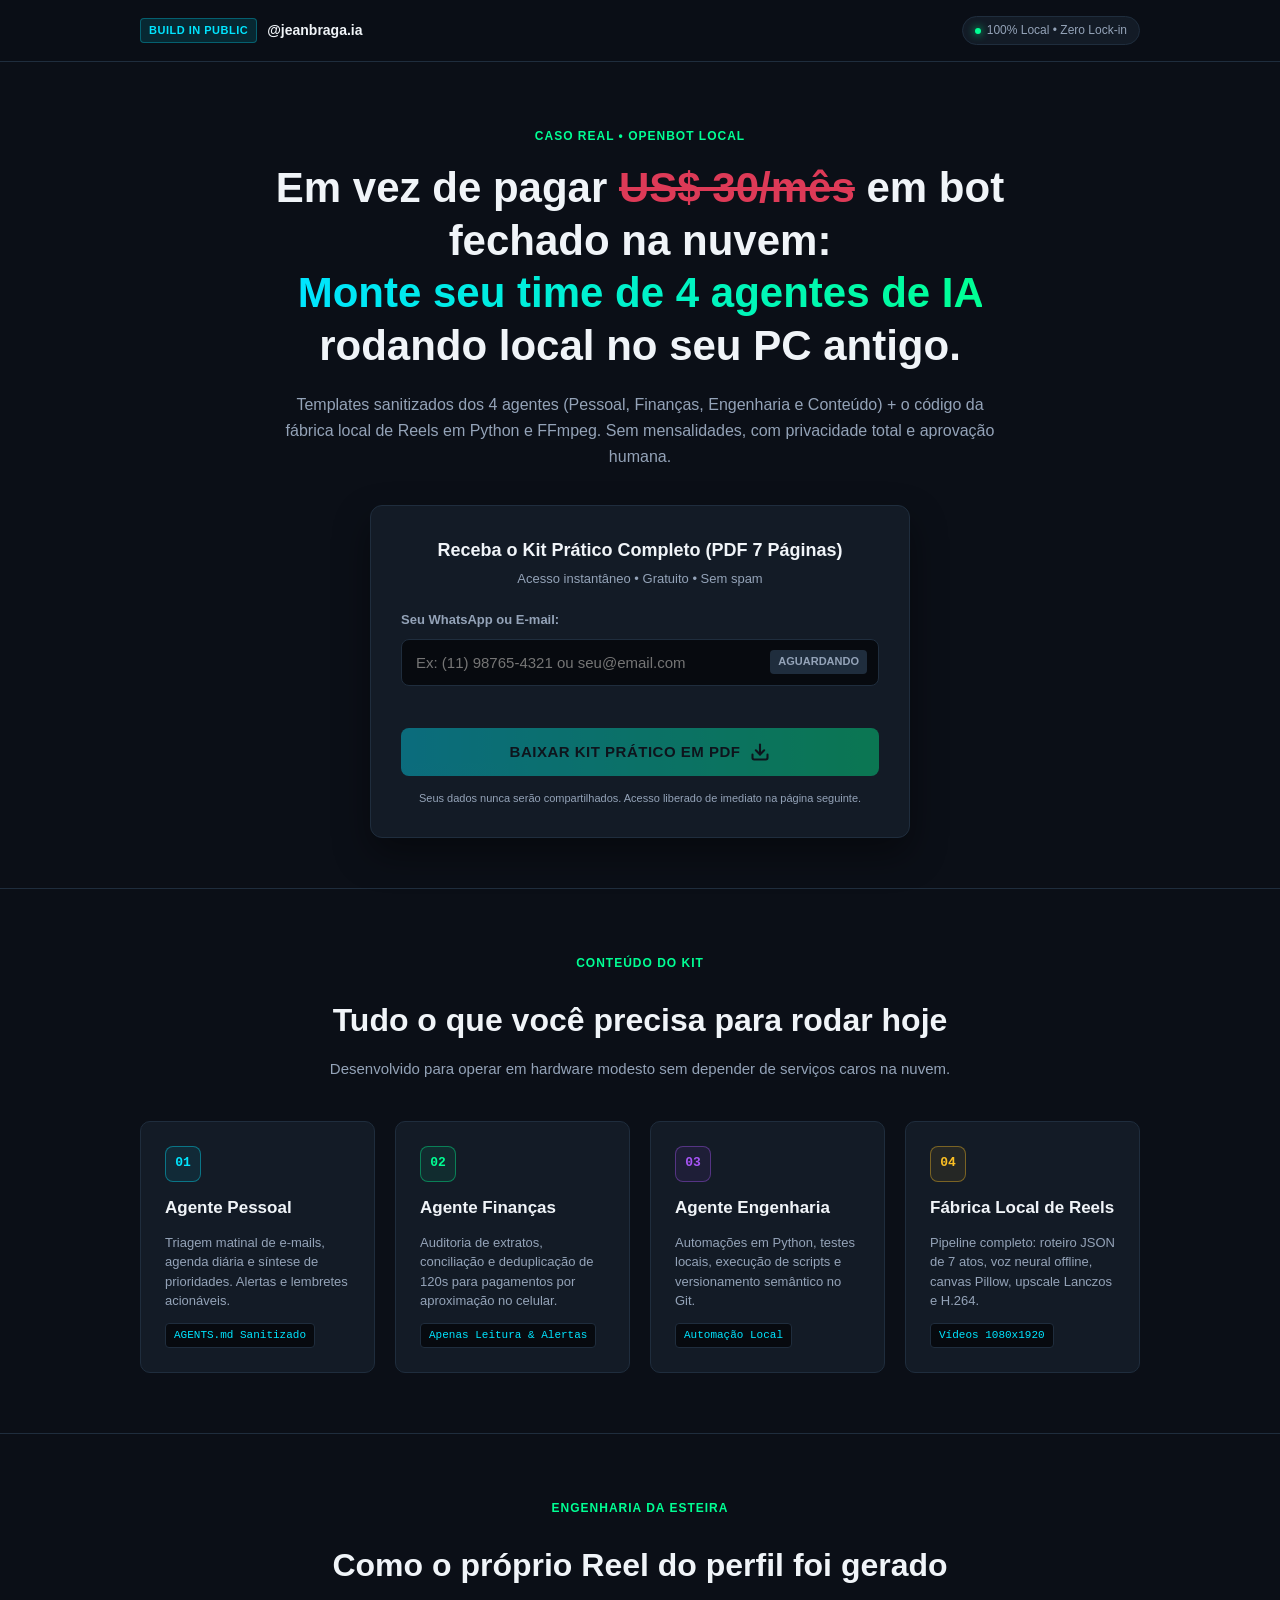
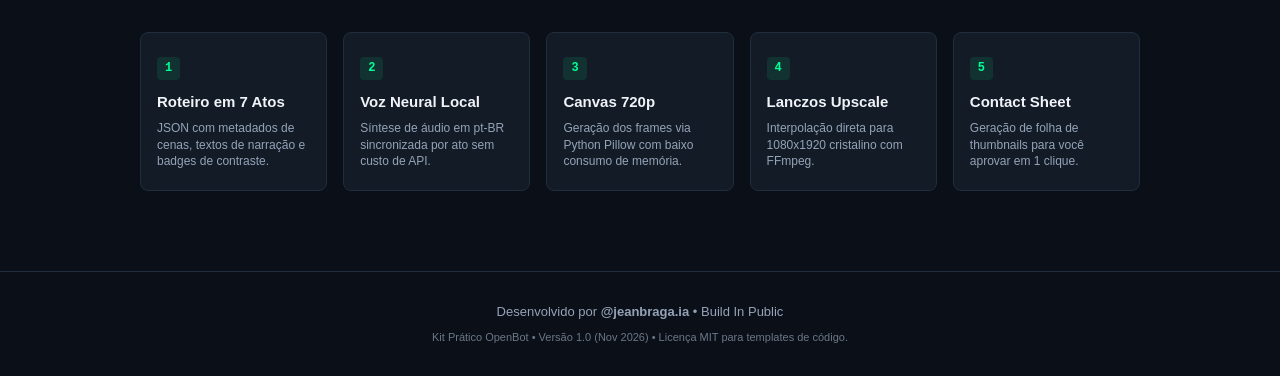
==== index.html @ dc72104d "feat: landing page e kit pratico openbot 4 agentes Funil completo com Netlify Forms inteligente, ass" ====
<!DOCTYPE html>
<html lang="pt-BR">
<head>
  <meta charset="UTF-8">
  <meta name="viewport" content="width=device-width, initial-scale=1.0">
  <title>Kit Prático: Time de 4 Agentes OpenBot & Fábrica Local de Reels | @jeanbraga.ia</title>
  <meta name="description" content="Baixe gratuitamente o Kit Prático com templates dos 4 agentes OpenBot e o passo a passo da fábrica local de Reels em Python/FFmpeg. 100% local, zero custos de nuvem.">
  <link rel="stylesheet" href="styles.css">
</head>
<body>
  <!-- Header / Nav -->
  <header class="site-header">
    <div class="container header-content">
      <div class="brand">
        <span class="brand-badge">BUILD IN PUBLIC</span>
        <span class="brand-handle">@jeanbraga.ia</span>
      </div>
      <div class="header-pill">
        <span class="dot"></span> 100% Local • Zero Lock-in
      </div>
    </div>
  </header>

  <!-- Hero Section -->
  <section class="hero-section">
    <div class="container hero-content">
      <div class="badge-tag">CASO REAL • OPENBOT LOCAL</div>
      <h1 class="hero-title">
        Em vez de pagar <span class="text-danger">US$ 30/mês</span> em bot fechado na nuvem:<br>
        <span class="text-gradient">Monte seu time de 4 agentes de IA</span> rodando local no seu PC antigo.
      </h1>
      <p class="hero-subtitle">
        Templates sanitizados dos 4 agentes (Pessoal, Finanças, Engenharia e Conteúdo) +
        o código da fábrica local de Reels em Python e FFmpeg. Sem mensalidades, com privacidade total e aprovação humana.
      </p>

      <!-- Lead Capture Form (Netlify Form) -->
      <div class="form-wrapper">
        <div class="form-header">
          <h3>Receba o Kit Prático Completo (PDF 7 Páginas)</h3>
          <p>Acesso instantâneo • Gratuito • Sem spam</p>
        </div>

        <form name="kit-openbot-leads" method="POST" data-netlify="true" action="/obrigado.html" id="leadForm" class="lead-form">
          <!-- Netlify Bot Field -->
          <input type="hidden" name="form-name" value="kit-openbot-leads" />
          
          <!-- Hidden Tracking Fields -->
          <input type="hidden" name="contact_type" id="contact_type" value="unknown" />
          <input type="hidden" name="contact_normalized" id="contact_normalized" value="" />
          <input type="hidden" name="campaign_slug" id="campaign_slug" value="reel_2026_11_23_openbot" />
          <input type="hidden" name="keyword" id="keyword" value="OPENBOT" />
          <input type="hidden" name="utm_source" id="utm_source" value="" />
          <input type="hidden" name="utm_medium" id="utm_medium" value="" />
          <input type="hidden" name="utm_campaign" id="utm_campaign" value="" />
          <input type="hidden" name="utm_content" id="utm_content" value="" />

          <div class="form-group">
            <label for="contact_input" class="form-label">Seu WhatsApp ou E-mail:</label>
            <div class="input-container">
              <input 
                type="text" 
                id="contact_input" 
                name="contact_raw" 
                class="form-input" 
                placeholder="Ex: (11) 98765-4321 ou seu@email.com" 
                required 
                autocomplete="off"
              />
              <span id="contact_badge" class="type-indicator">Aguardando</span>
            </div>
            <p id="validation_msg" class="field-feedback"></p>
          </div>

          <button type="submit" id="submitBtn" class="cta-button" disabled>
            <span>BAIXAR KIT PRÁTICO EM PDF</span>
            <svg width="20" height="20" viewBox="0 0 24 24" fill="none" stroke="currentColor" stroke-width="2.5" stroke-linecap="round" stroke-linejoin="round">
              <path d="M21 15v4a2 2 0 0 1-2 2H5a2 2 0 0 1-2-2v-4"></path>
              <polyline points="7 10 12 15 17 10"></polyline>
              <line x1="12" y1="15" x2="12" y2="3"></line>
            </svg>
          </button>
        </form>
        <p class="privacy-note">Seus dados nunca serão compartilhados. Acesso liberado de imediato na página seguinte.</p>
      </div>
    </div>
  </section>

  <!-- What's Inside Section -->
  <section class="features-section">
    <div class="container">
      <div class="section-header">
        <span class="badge-tag">CONTEÚDO DO KIT</span>
        <h2>Tudo o que você precisa para rodar hoje</h2>
        <p>Desenvolvido para operar em hardware modesto sem depender de serviços caros na nuvem.</p>
      </div>

      <div class="cards-grid">
        <div class="feature-card">
          <div class="card-icon cyan-border">01</div>
          <h3>Agente Pessoal</h3>
          <p>Triagem matinal de e-mails, agenda diária e síntese de prioridades. Alertas e lembretes acionáveis.</p>
          <span class="card-tag">AGENTS.md Sanitizado</span>
        </div>

        <div class="feature-card">
          <div class="card-icon green-border">02</div>
          <h3>Agente Finanças</h3>
          <p>Auditoria de extratos, conciliação e deduplicação de 120s para pagamentos por aproximação no celular.</p>
          <span class="card-tag">Apenas Leitura & Alertas</span>
        </div>

        <div class="feature-card">
          <div class="card-icon purple-border">03</div>
          <h3>Agente Engenharia</h3>
          <p>Automações em Python, testes locais, execução de scripts e versionamento semântico no Git.</p>
          <span class="card-tag">Automação Local</span>
        </div>

        <div class="feature-card">
          <div class="card-icon yellow-border">04</div>
          <h3>Fábrica Local de Reels</h3>
          <p>Pipeline completo: roteiro JSON de 7 atos, voz neural offline, canvas Pillow, upscale Lanczos e H.264.</p>
          <span class="card-tag">Vídeos 1080x1920</span>
        </div>
      </div>
    </div>
  </section>

  <!-- Factory Architecture Highlights -->
  <section class="architecture-section">
    <div class="container">
      <div class="section-header">
        <span class="badge-tag">ENGENHARIA DA ESTEIRA</span>
        <h2>Como o próprio Reel do perfil foi gerado</h2>
      </div>

      <div class="steps-flow">
        <div class="flow-step">
          <span class="step-num">1</span>
          <h4>Roteiro em 7 Atos</h4>
          <p>JSON com metadados de cenas, textos de narração e badges de contraste.</p>
        </div>
        <div class="flow-step">
          <span class="step-num">2</span>
          <h4>Voz Neural Local</h4>
          <p>Síntese de áudio em pt-BR sincronizada por ato sem custo de API.</p>
        </div>
        <div class="flow-step">
          <span class="step-num">3</span>
          <h4>Canvas 720p</h4>
          <p>Geração dos frames via Python Pillow com baixo consumo de memória.</p>
        </div>
        <div class="flow-step">
          <span class="step-num">4</span>
          <h4>Lanczos Upscale</h4>
          <p>Interpolação direta para 1080x1920 cristalino com FFmpeg.</p>
        </div>
        <div class="flow-step">
          <span class="step-num">5</span>
          <h4>Contact Sheet</h4>
          <p>Geração de folha de thumbnails para você aprovar em 1 clique.</p>
        </div>
      </div>
    </div>
  </section>

  <!-- Footer -->
  <footer class="site-footer">
    <div class="container footer-content">
      <p>Desenvolvido por <strong>@jeanbraga.ia</strong> • Build In Public</p>
      <p class="footer-meta">Kit Prático OpenBot • Versão 1.0 (Nov 2026) • Licença MIT para templates de código.</p>
    </div>
  </footer>

  <script src="app.js"></script>
</body>
</html>
---- styles.css ----
/* styles.css - Kit OpenBot 4 Agentes LP */
:root {
  --bg-color: #0B0F17;
  --surface-color: #131B26;
  --surface-border: #1F2D3D;
  --cyan: #00E5FF;
  --green: #00FF94;
  --purple: #A855F7;
  --yellow: #FBBF24;
  --text-white: #F0F4F8;
  --text-muted: #94A3B8;
  --text-danger: #F43F5E;
  --font-family: -apple-system, BlinkMacSystemFont, "Segoe UI", Roboto, "Helvetica Neue", Arial, sans-serif;
  --font-mono: ui-monospace, SFMono-Regular, Menlo, Monaco, Consolas, monospace;
}

* {
  box-sizing: border-box;
  margin: 0;
  padding: 0;
}

body {
  background-color: var(--bg-color);
  color: var(--text-white);
  font-family: var(--font-family);
  line-height: 1.6;
  -webkit-font-smoothing: antialiased;
}

.container {
  max-width: 1040px;
  margin: 0 auto;
  padding: 0 20px;
}

/* Site Header */
.site-header {
  border-bottom: 1px solid var(--surface-border);
  padding: 16px 0;
  background-color: rgba(11, 15, 23, 0.9);
  backdrop-filter: blur(8px);
  position: sticky;
  top: 0;
  z-index: 100;
}

.header-content {
  display: flex;
  justify-content: space-between;
  align-items: center;
}

.brand {
  display: flex;
  align-items: center;
  gap: 10px;
}

.brand-badge {
  background: rgba(0, 229, 255, 0.12);
  color: var(--cyan);
  border: 1px solid rgba(0, 229, 255, 0.3);
  font-size: 11px;
  font-weight: 700;
  padding: 3px 8px;
  border-radius: 4px;
  letter-spacing: 0.5px;
}

.brand-handle {
  font-weight: 700;
  font-size: 14px;
  color: var(--text-white);
}

.header-pill {
  font-size: 12px;
  color: var(--text-muted);
  display: flex;
  align-items: center;
  gap: 6px;
  background: var(--surface-color);
  border: 1px solid var(--surface-border);
  padding: 4px 12px;
  border-radius: 100px;
}

.dot {
  width: 6px;
  height: 6px;
  background-color: var(--green);
  border-radius: 50%;
  box-shadow: 0 0 8px var(--green);
}

/* Hero Section */
.hero-section {
  padding: 60px 0 50px;
  text-align: center;
}

.badge-tag {
  display: inline-block;
  color: var(--green);
  font-size: 12px;
  font-weight: 800;
  letter-spacing: 1px;
  text-transform: uppercase;
  margin-bottom: 16px;
}

.hero-title {
  font-size: clamp(26px, 4vw, 42px);
  line-height: 1.25;
  font-weight: 800;
  max-width: 860px;
  margin: 0 auto 20px;
}

.text-danger {
  color: var(--text-danger);
  text-decoration: line-through;
  opacity: 0.9;
}

.text-gradient {
  background: linear-gradient(90deg, var(--cyan), var(--green));
  -webkit-background-clip: text;
  -webkit-text-fill-color: transparent;
}

.hero-subtitle {
  font-size: 16px;
  color: var(--text-muted);
  max-width: 720px;
  margin: 0 auto 36px;
  line-height: 1.6;
}

/* Form Wrapper */
.form-wrapper {
  background: var(--surface-color);
  border: 1px solid var(--surface-border);
  border-radius: 12px;
  max-width: 540px;
  margin: 0 auto;
  padding: 30px;
  box-shadow: 0 16px 36px rgba(0, 0, 0, 0.4);
  text-align: left;
}

.form-header {
  margin-bottom: 20px;
  text-align: center;
}

.form-header h3 {
  font-size: 18px;
  color: var(--text-white);
  margin-bottom: 4px;
}

.form-header p {
  font-size: 13px;
  color: var(--text-muted);
}

.lead-form {
  display: flex;
  flex-direction: column;
  gap: 16px;
}

.form-group {
  display: flex;
  flex-direction: column;
  gap: 8px;
}

.form-label {
  font-size: 13px;
  font-weight: 600;
  color: var(--text-muted);
}

.input-container {
  position: relative;
  display: flex;
  align-items: center;
}

.form-input {
  width: 100%;
  background: #070A0F;
  border: 1.5px solid var(--surface-border);
  border-radius: 8px;
  padding: 14px 105px 14px 14px;
  font-size: 15px;
  color: var(--text-white);
  font-family: var(--font-family);
  transition: all 0.2s ease;
}

.form-input:focus {
  outline: none;
  border-color: var(--cyan);
  box-shadow: 0 0 0 3px rgba(0, 229, 255, 0.15);
}

.form-input.valid-phone {
  border-color: var(--green);
}

.form-input.valid-email {
  border-color: var(--cyan);
}

.form-input.invalid-input {
  border-color: var(--text-danger);
}

.type-indicator {
  position: absolute;
  right: 12px;
  font-size: 11px;
  font-weight: 700;
  padding: 3px 8px;
  border-radius: 4px;
  text-transform: uppercase;
  background: var(--surface-border);
  color: var(--text-muted);
  pointer-events: none;
  transition: all 0.2s ease;
}

.type-indicator.whatsapp {
  background: rgba(0, 255, 148, 0.15);
  color: var(--green);
  border: 1px solid rgba(0, 255, 148, 0.3);
}

.type-indicator.email {
  background: rgba(0, 229, 255, 0.15);
  color: var(--cyan);
  border: 1px solid rgba(0, 229, 255, 0.3);
}

.field-feedback {
  font-size: 12px;
  min-height: 18px;
}

.field-feedback.error {
  color: var(--text-danger);
}

.field-feedback.success {
  color: var(--green);
}

.cta-button {
  background: linear-gradient(90deg, #00E5FF, #00FF94);
  color: #070A0F;
  border: none;
  border-radius: 8px;
  padding: 14px 24px;
  font-size: 15px;
  font-weight: 800;
  letter-spacing: 0.5px;
  cursor: pointer;
  display: flex;
  align-items: center;
  justify-content: center;
  gap: 10px;
  transition: transform 0.15s ease, opacity 0.2s ease, box-shadow 0.2s ease;
  text-decoration: none;
}

.cta-button:hover:not(:disabled) {
  transform: translateY(-1px);
  box-shadow: 0 6px 20px rgba(0, 229, 255, 0.35);
}

.cta-button:disabled {
  opacity: 0.4;
  cursor: not-allowed;
}

.privacy-note {
  font-size: 11px;
  color: var(--text-muted);
  text-align: center;
  margin-top: 14px;
}

/* Features Section */
.features-section {
  padding: 60px 0;
  border-top: 1px solid var(--surface-border);
}

.section-header {
  text-align: center;
  margin-bottom: 40px;
}

.section-header h2 {
  font-size: clamp(22px, 3vw, 32px);
  margin-top: 6px;
  margin-bottom: 10px;
}

.section-header p {
  color: var(--text-muted);
  font-size: 15px;
}

.cards-grid {
  display: grid;
  grid-template-columns: repeat(auto-fit, minmax(230px, 1fr));
  gap: 20px;
}

.feature-card {
  background: var(--surface-color);
  border: 1px solid var(--surface-border);
  border-radius: 10px;
  padding: 24px;
  display: flex;
  flex-direction: column;
  gap: 12px;
}

.card-icon {
  font-family: var(--font-mono);
  font-size: 13px;
  font-weight: 700;
  width: 36px;
  height: 36px;
  display: flex;
  align-items: center;
  justify-content: center;
  border-radius: 8px;
}

.cyan-border {
  color: var(--cyan);
  border: 1px solid rgba(0, 229, 255, 0.4);
  background: rgba(0, 229, 255, 0.08);
}

.green-border {
  color: var(--green);
  border: 1px solid rgba(0, 255, 148, 0.4);
  background: rgba(0, 255, 148, 0.08);
}

.purple-border {
  color: var(--purple);
  border: 1px solid rgba(168, 85, 247, 0.4);
  background: rgba(168, 85, 247, 0.08);
}

.yellow-border {
  color: var(--yellow);
  border: 1px solid rgba(251, 191, 36, 0.4);
  background: rgba(251, 191, 36, 0.08);
}

.feature-card h3 {
  font-size: 17px;
  color: var(--text-white);
}

.feature-card p {
  font-size: 13px;
  color: var(--text-muted);
  line-height: 1.5;
  flex-grow: 1;
}

.card-tag {
  align-self: flex-start;
  font-size: 11px;
  font-family: var(--font-mono);
  color: var(--cyan);
  background: #070A0F;
  border: 1px solid var(--surface-border);
  padding: 3px 8px;
  border-radius: 4px;
}

/* Architecture Flow */
.architecture-section {
  padding: 60px 0 80px;
  border-top: 1px solid var(--surface-border);
}

.steps-flow {
  display: grid;
  grid-template-columns: repeat(auto-fit, minmax(170px, 1fr));
  gap: 16px;
  margin-top: 30px;
}

.flow-step {
  background: var(--surface-color);
  border: 1px solid var(--surface-border);
  border-radius: 8px;
  padding: 20px 16px;
  position: relative;
}

.step-num {
  font-size: 12px;
  font-weight: 800;
  font-family: var(--font-mono);
  color: var(--green);
  background: rgba(0, 255, 148, 0.1);
  padding: 2px 8px;
  border-radius: 4px;
  display: inline-block;
  margin-bottom: 10px;
}

.flow-step h4 {
  font-size: 15px;
  margin-bottom: 6px;
}

.flow-step p {
  font-size: 12px;
  color: var(--text-muted);
  line-height: 1.4;
}

/* Thank You Page */
.thankyou-section {
  padding: 80px 0;
  display: flex;
  align-items: center;
  justify-content: center;
}

.thankyou-card {
  background: var(--surface-color);
  border: 1px solid var(--surface-border);
  border-radius: 12px;
  max-width: 620px;
  margin: 0 auto;
  padding: 40px 30px;
  text-align: center;
}

.success-icon {
  width: 72px;
  height: 72px;
  border-radius: 50%;
  background: rgba(0, 255, 148, 0.12);
  border: 2px solid var(--green);
  display: flex;
  align-items: center;
  justify-content: center;
  margin: 0 auto 24px;
}

.thankyou-title {
  font-size: 26px;
  margin-bottom: 12px;
}

.thankyou-subtitle {
  color: var(--text-muted);
  font-size: 15px;
  margin-bottom: 30px;
  line-height: 1.6;
}

.download-box {
  background: #070A0F;
  border: 1px solid var(--surface-border);
  border-radius: 10px;
  padding: 24px;
  margin-bottom: 30px;
}

.download-hint {
  font-size: 12px;
  color: var(--text-muted);
  margin-top: 12px;
}

.next-steps-card {
  text-align: left;
  background: var(--surface-color);
  border: 1px solid var(--surface-border);
  border-radius: 8px;
  padding: 20px;
  margin-bottom: 24px;
}

.next-steps-card h3 {
  font-size: 15px;
  color: var(--cyan);
  margin-bottom: 12px;
}

.steps-list {
  padding-left: 20px;
  font-size: 13px;
  color: var(--text-white);
  line-height: 1.7;
}

.back-link {
  color: var(--text-muted);
  font-size: 13px;
  text-decoration: none;
  transition: color 0.2s ease;
}

.back-link:hover {
  color: var(--cyan);
}

/* Footer */
.site-footer {
  border-top: 1px solid var(--surface-border);
  padding: 30px 0;
  text-align: center;
  font-size: 13px;
  color: var(--text-muted);
}

.footer-meta {
  font-size: 11px;
  margin-top: 6px;
  opacity: 0.7;
}

@media (max-width: 600px) {
  .hero-section {
    padding: 40px 0 30px;
  }
  .form-wrapper {
    padding: 20px 16px;
  }
}
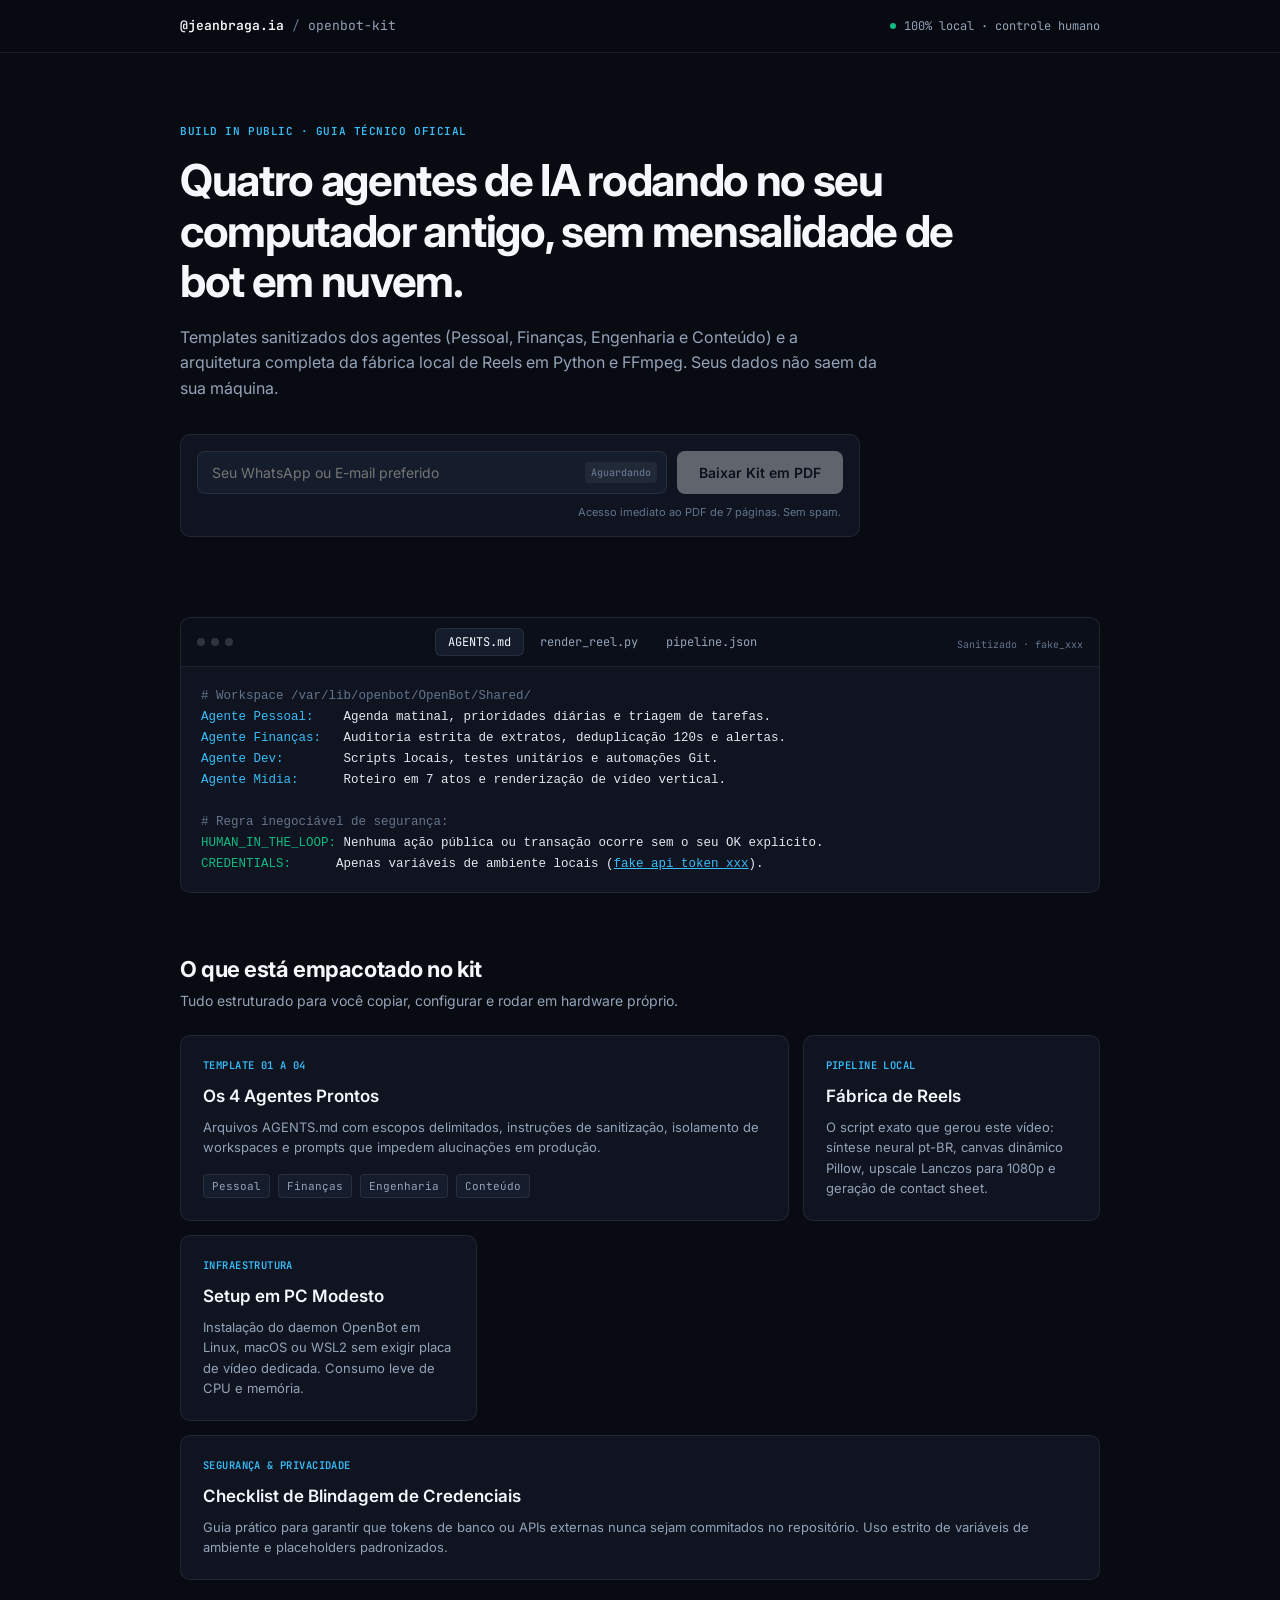
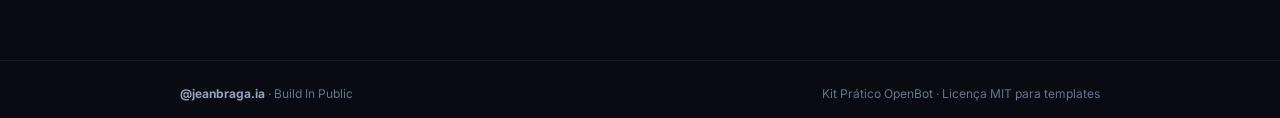
==== commit f64b13e1: "fix(brand): aplica Brand Kit 1.0 oficial na LP e PDF editorial corrigido - Corrige ordem de renderiz" ====
--- a/index.html
+++ b/index.html
@@ -3,173 +3,194 @@
 <head>
   <meta charset="UTF-8">
   <meta name="viewport" content="width=device-width, initial-scale=1.0">
-  <title>Kit Prático: Time de 4 Agentes OpenBot & Fábrica Local de Reels | @jeanbraga.ia</title>
-  <meta name="description" content="Baixe gratuitamente o Kit Prático com templates dos 4 agentes OpenBot e o passo a passo da fábrica local de Reels em Python/FFmpeg. 100% local, zero custos de nuvem.">
+  <title>Kit Prático: Time de 4 Agentes OpenBot & Fábrica Local de Reels — @jeanbraga.ia</title>
+  <meta name="description" content="Guia técnico e templates sanitizados para operar 4 agentes de IA e esteira de Reels localmente no seu computador, sem custos de nuvem.">
+  <link rel="preconnect" href="https://fonts.googleapis.com">
+  <link rel="preconnect" href="https://fonts.gstatic.com" crossorigin>
+  <link href="https://fonts.googleapis.com/css2?family=Inter:wght@400;500;600;700&family=JetBrains+Mono:wght@400;500&display=swap" rel="stylesheet">
   <link rel="stylesheet" href="styles.css">
 </head>
 <body>
-  <!-- Header / Nav -->
+  <!-- Header Minimalista -->
   <header class="site-header">
-    <div class="container header-content">
+    <div class="container header-inner">
       <div class="brand">
-        <span class="brand-badge">BUILD IN PUBLIC</span>
         <span class="brand-handle">@jeanbraga.ia</span>
+        <span class="brand-sep">/</span>
+        <span class="brand-tag">openbot-kit</span>
       </div>
-      <div class="header-pill">
-        <span class="dot"></span> 100% Local • Zero Lock-in
+      <div class="header-status">
+        <span class="status-indicator"></span>
+        <span class="status-label">100% local · controle humano</span>
       </div>
     </div>
   </header>
 
   <!-- Hero Section -->
-  <section class="hero-section">
-    <div class="container hero-content">
-      <div class="badge-tag">CASO REAL • OPENBOT LOCAL</div>
-      <h1 class="hero-title">
-        Em vez de pagar <span class="text-danger">US$ 30/mês</span> em bot fechado na nuvem:<br>
-        <span class="text-gradient">Monte seu time de 4 agentes de IA</span> rodando local no seu PC antigo.
-      </h1>
-      <p class="hero-subtitle">
-        Templates sanitizados dos 4 agentes (Pessoal, Finanças, Engenharia e Conteúdo) +
-        o código da fábrica local de Reels em Python e FFmpeg. Sem mensalidades, com privacidade total e aprovação humana.
-      </p>
+  <main>
+    <section class="hero-section">
+      <div class="container hero-inner">
+        <div class="eyebrow">BUILD IN PUBLIC · GUIA TÉCNICO OFICIAL</div>
+        <h1 class="hero-headline">
+          Quatro agentes de IA rodando no seu computador antigo, sem mensalidade de bot em nuvem.
+        </h1>
+        <p class="hero-description">
+          Templates sanitizados dos agentes (Pessoal, Finanças, Engenharia e Conteúdo) e a arquitetura completa da fábrica local de Reels em Python e FFmpeg. Seus dados não saem da sua máquina.
+        </p>
 
-      <!-- Lead Capture Form (Netlify Form) -->
-      <div class="form-wrapper">
-        <div class="form-header">
-          <h3>Receba o Kit Prático Completo (PDF 7 Páginas)</h3>
-          <p>Acesso instantâneo • Gratuito • Sem spam</p>
+        <!-- Form de Captura Direta -->
+        <div class="form-container">
+          <form name="kit-openbot-leads" method="POST" data-netlify="true" action="/obrigado.html" id="leadForm" class="capture-form">
+            <input type="hidden" name="form-name" value="kit-openbot-leads" />
+            <input type="hidden" name="contact_type" id="contact_type" value="unknown" />
+            <input type="hidden" name="contact_normalized" id="contact_normalized" value="" />
+            <input type="hidden" name="campaign_slug" id="campaign_slug" value="reel_2026_11_23_openbot" />
+            <input type="hidden" name="keyword" id="keyword" value="OPENBOT" />
+            <input type="hidden" name="utm_source" id="utm_source" value="" />
+            <input type="hidden" name="utm_medium" id="utm_medium" value="" />
+            <input type="hidden" name="utm_campaign" id="utm_campaign" value="" />
+            <input type="hidden" name="utm_content" id="utm_content" value="" />
+
+            <div class="input-row">
+              <div class="input-wrapper">
+                <input 
+                  type="text" 
+                  id="contact_input" 
+                  name="contact_raw" 
+                  class="contact-input" 
+                  placeholder="Seu WhatsApp ou E-mail preferido" 
+                  required 
+                  autocomplete="off"
+                />
+                <span id="contact_badge" class="input-badge">Aguardando</span>
+              </div>
+              <button type="submit" id="submitBtn" class="primary-cta" disabled>
+                Baixar Kit em PDF
+              </button>
+            </div>
+            <div class="form-footer">
+              <span id="validation_msg" class="feedback-msg"></span>
+              <span class="privacy-text">Acesso imediato ao PDF de 7 páginas. Sem spam.</span>
+            </div>
+          </form>
+        </div>
+      </div>
+    </section>
+
+    <!-- Show, Don't Tell: Artifact Preview Interativo -->
+    <section class="preview-section">
+      <div class="container">
+        <div class="code-window">
+          <div class="window-header">
+            <div class="window-dots">
+              <span class="dot"></span>
+              <span class="dot"></span>
+              <span class="dot"></span>
+            </div>
+            <div class="window-tabs" id="codeTabs">
+              <button class="tab-btn active" data-tab="agents">AGENTS.md</button>
+              <button class="tab-btn" data-tab="reel">render_reel.py</button>
+              <button class="tab-btn" data-tab="pipeline">pipeline.json</button>
+            </div>
+            <div class="window-actions">
+              <span class="file-tag">Sanitizado · fake_xxx</span>
+            </div>
+          </div>
+          <div class="window-body">
+            <pre id="tab-agents" class="code-content active"><code><span class="c-comment"># Workspace /var/lib/openbot/OpenBot/Shared/</span>
+<span class="c-keyword">Agente Pessoal:</span>    Agenda matinal, prioridades diárias e triagem de tarefas.
+<span class="c-keyword">Agente Finanças:</span>   Auditoria estrita de extratos, deduplicação 120s e alertas.
+<span class="c-keyword">Agente Dev:</span>        Scripts locais, testes unitários e automações Git.
+<span class="c-keyword">Agente Mídia:</span>      Roteiro em 7 atos e renderização de vídeo vertical.
+
+<span class="c-comment"># Regra inegociável de segurança:</span>
+<span class="c-string">HUMAN_IN_THE_LOOP:</span> Nenhuma ação pública ou transação ocorre sem o seu OK explícito.
+<span class="c-string">CREDENTIALS:</span>      Apenas variáveis de ambiente locais (<span class="c-var">fake_api_token_xxx</span>).</code></pre>
+
+            <pre id="tab-reel" class="code-content"><code><span class="c-comment"># Pipeline da Fábrica Local de Reels (Pillow + FFmpeg + Edge-TTS)</span>
+<span class="c-keyword">def</span> <span class="c-func">render_reel</span>(script_json, resolution=(<span class="c-num">1080</span>, <span class="c-num">1920</span>)):
+    acts = script_json[<span class="c-string">"acts"</span>]  <span class="c-comment"># Roteiro em 7 atos estruturados</span>
+    <span class="c-comment"># 1. Síntese neural pt-BR sincronizada</span>
+    audio_tracks = synthesize_voice(acts, voice=<span class="c-string">"pt-BR-AntonioNeural"</span>)
+    <span class="c-comment"># 2. Renderização rápida do canvas 720p</span>
+    raw_frames = render_canvas_frames(acts, size=(<span class="c-num">720</span>, <span class="c-num">1280</span>))
+    <span class="c-comment"># 3. Interpolação Lanczos para nitidez mobile máxima</span>
+    upscaled = lanczos_upscale(raw_frames, target=resolution)
+    <span class="c-comment"># 4. Folha de contato para validação humana em 1 clique</span>
+    generate_contact_sheet(upscaled, output=<span class="c-string">"contact_sheet.jpg"</span>)
+    <span class="c-keyword">return</span> compile_mp4(upscaled, audio_tracks)</code></pre>
+
+            <pre id="tab-pipeline" class="code-content"><code>{
+  <span class="c-string">"id"</span>: <span class="c-string">"2026-11-23-time-4-agentes-openbot"</span>,
+  <span class="c-string">"brand"</span>: <span class="c-string">"@jeanbraga.ia"</span>,
+  <span class="c-string">"keyword"</span>: <span class="c-string">"OPENBOT"</span>,
+  <span class="c-string">"acts_count"</span>: <span class="c-num">7</span>,
+  <span class="c-string">"output_format"</span>: <span class="c-string">"1080x1920 H.264"</span>,
+  <span class="c-string">"pipeline"</span>: [
+    <span class="c-string">"01_roteiro_7_atos"</span>,
+    <span class="c-string">"02_voz_neural_local"</span>,
+    <span class="c-string">"03_canvas_pillow"</span>,
+    <span class="c-string">"04_upscale_lanczos"</span>,
+    <span class="c-string">"05_contact_sheet_aprovacao"</span>
+  ]
+}</code></pre>
+          </div>
+        </div>
+      </div>
+    </section>
+
+    <!-- Bento Grid Asimétrico Monocromático -->
+    <section class="bento-section">
+      <div class="container">
+        <div class="section-title-wrap">
+          <h2 class="section-headline">O que está empacotado no kit</h2>
+          <p class="section-sub">Tudo estruturado para você copiar, configurar e rodar em hardware próprio.</p>
         </div>
 
-        <form name="kit-openbot-leads" method="POST" data-netlify="true" action="/obrigado.html" id="leadForm" class="lead-form">
-          <!-- Netlify Bot Field -->
-          <input type="hidden" name="form-name" value="kit-openbot-leads" />
-          
-          <!-- Hidden Tracking Fields -->
-          <input type="hidden" name="contact_type" id="contact_type" value="unknown" />
-          <input type="hidden" name="contact_normalized" id="contact_normalized" value="" />
-          <input type="hidden" name="campaign_slug" id="campaign_slug" value="reel_2026_11_23_openbot" />
-          <input type="hidden" name="keyword" id="keyword" value="OPENBOT" />
-          <input type="hidden" name="utm_source" id="utm_source" value="" />
-          <input type="hidden" name="utm_medium" id="utm_medium" value="" />
-          <input type="hidden" name="utm_campaign" id="utm_campaign" value="" />
-          <input type="hidden" name="utm_content" id="utm_content" value="" />
-
-          <div class="form-group">
-            <label for="contact_input" class="form-label">Seu WhatsApp ou E-mail:</label>
-            <div class="input-container">
-              <input 
-                type="text" 
-                id="contact_input" 
-                name="contact_raw" 
-                class="form-input" 
-                placeholder="Ex: (11) 98765-4321 ou seu@email.com" 
-                required 
-                autocomplete="off"
-              />
-              <span id="contact_badge" class="type-indicator">Aguardando</span>
+        <div class="bento-grid">
+          <div class="bento-card bento-hero">
+            <div class="card-meta">TEMPLATE 01 A 04</div>
+            <h3>Os 4 Agentes Prontos</h3>
+            <p>Arquivos AGENTS.md com escopos delimitados, instruções de sanitização, isolamento de workspaces e prompts que impedem alucinações em produção.</p>
+            <div class="card-tags">
+              <span>Pessoal</span>
+              <span>Finanças</span>
+              <span>Engenharia</span>
+              <span>Conteúdo</span>
             </div>
-            <p id="validation_msg" class="field-feedback"></p>
           </div>
 
-          <button type="submit" id="submitBtn" class="cta-button" disabled>
-            <span>BAIXAR KIT PRÁTICO EM PDF</span>
-            <svg width="20" height="20" viewBox="0 0 24 24" fill="none" stroke="currentColor" stroke-width="2.5" stroke-linecap="round" stroke-linejoin="round">
-              <path d="M21 15v4a2 2 0 0 1-2 2H5a2 2 0 0 1-2-2v-4"></path>
-              <polyline points="7 10 12 15 17 10"></polyline>
-              <line x1="12" y1="15" x2="12" y2="3"></line>
-            </svg>
-          </button>
-        </form>
-        <p class="privacy-note">Seus dados nunca serão compartilhados. Acesso liberado de imediato na página seguinte.</p>
-      </div>
-    </div>
-  </section>
+          <div class="bento-card">
+            <div class="card-meta">PIPELINE LOCAL</div>
+            <h3>Fábrica de Reels</h3>
+            <p>O script exato que gerou este vídeo: síntese neural pt-BR, canvas dinâmico Pillow, upscale Lanczos para 1080p e geração de contact sheet.</p>
+          </div>
 
-  <!-- What's Inside Section -->
-  <section class="features-section">
-    <div class="container">
-      <div class="section-header">
-        <span class="badge-tag">CONTEÚDO DO KIT</span>
-        <h2>Tudo o que você precisa para rodar hoje</h2>
-        <p>Desenvolvido para operar em hardware modesto sem depender de serviços caros na nuvem.</p>
-      </div>
+          <div class="bento-card">
+            <div class="card-meta">INFRAESTRUTURA</div>
+            <h3>Setup em PC Modesto</h3>
+            <p>Instalação do daemon OpenBot em Linux, macOS ou WSL2 sem exigir placa de vídeo dedicada. Consumo leve de CPU e memória.</p>
+          </div>
 
-      <div class="cards-grid">
-        <div class="feature-card">
-          <div class="card-icon cyan-border">01</div>
-          <h3>Agente Pessoal</h3>
-          <p>Triagem matinal de e-mails, agenda diária e síntese de prioridades. Alertas e lembretes acionáveis.</p>
-          <span class="card-tag">AGENTS.md Sanitizado</span>
-        </div>
-
-        <div class="feature-card">
-          <div class="card-icon green-border">02</div>
-          <h3>Agente Finanças</h3>
-          <p>Auditoria de extratos, conciliação e deduplicação de 120s para pagamentos por aproximação no celular.</p>
-          <span class="card-tag">Apenas Leitura & Alertas</span>
-        </div>
-
-        <div class="feature-card">
-          <div class="card-icon purple-border">03</div>
-          <h3>Agente Engenharia</h3>
-          <p>Automações em Python, testes locais, execução de scripts e versionamento semântico no Git.</p>
-          <span class="card-tag">Automação Local</span>
-        </div>
-
-        <div class="feature-card">
-          <div class="card-icon yellow-border">04</div>
-          <h3>Fábrica Local de Reels</h3>
-          <p>Pipeline completo: roteiro JSON de 7 atos, voz neural offline, canvas Pillow, upscale Lanczos e H.264.</p>
-          <span class="card-tag">Vídeos 1080x1920</span>
+          <div class="bento-card bento-wide">
+            <div class="card-meta">SEGURANÇA & PRIVACIDADE</div>
+            <h3>Checklist de Blindagem de Credenciais</h3>
+            <p>Guia prático para garantir que tokens de banco ou APIs externas nunca sejam commitados no repositório. Uso estrito de variáveis de ambiente e placeholders padronizados.</p>
+          </div>
         </div>
       </div>
-    </div>
-  </section>
-
-  <!-- Factory Architecture Highlights -->
-  <section class="architecture-section">
-    <div class="container">
-      <div class="section-header">
-        <span class="badge-tag">ENGENHARIA DA ESTEIRA</span>
-        <h2>Como o próprio Reel do perfil foi gerado</h2>
-      </div>
-
-      <div class="steps-flow">
-        <div class="flow-step">
-          <span class="step-num">1</span>
-          <h4>Roteiro em 7 Atos</h4>
-          <p>JSON com metadados de cenas, textos de narração e badges de contraste.</p>
-        </div>
-        <div class="flow-step">
-          <span class="step-num">2</span>
-          <h4>Voz Neural Local</h4>
-          <p>Síntese de áudio em pt-BR sincronizada por ato sem custo de API.</p>
-        </div>
-        <div class="flow-step">
-          <span class="step-num">3</span>
-          <h4>Canvas 720p</h4>
-          <p>Geração dos frames via Python Pillow com baixo consumo de memória.</p>
-        </div>
-        <div class="flow-step">
-          <span class="step-num">4</span>
-          <h4>Lanczos Upscale</h4>
-          <p>Interpolação direta para 1080x1920 cristalino com FFmpeg.</p>
-        </div>
-        <div class="flow-step">
-          <span class="step-num">5</span>
-          <h4>Contact Sheet</h4>
-          <p>Geração de folha de thumbnails para você aprovar em 1 clique.</p>
-        </div>
-      </div>
-    </div>
-  </section>
+    </section>
+  </main>
 
   <!-- Footer -->
   <footer class="site-footer">
-    <div class="container footer-content">
-      <p>Desenvolvido por <strong>@jeanbraga.ia</strong> • Build In Public</p>
-      <p class="footer-meta">Kit Prático OpenBot • Versão 1.0 (Nov 2026) • Licença MIT para templates de código.</p>
+    <div class="container footer-inner">
+      <div class="footer-left">
+        <strong>@jeanbraga.ia</strong> · Build In Public
+      </div>
+      <div class="footer-right">
+        <span>Kit Prático OpenBot · Licença MIT para templates</span>
+      </div>
     </div>
   </footer>
 
--- a/styles.css
+++ b/styles.css
@@ -1,17 +1,25 @@
-/* styles.css - Kit OpenBot 4 Agentes LP */
+/* styles.css — Brand Kit Oficial @jeanbraga.ia (Versão 1.0) */
 :root {
-  --bg-color: #0B0F17;
-  --surface-color: #131B26;
-  --surface-border: #1F2D3D;
-  --cyan: #00E5FF;
-  --green: #00FF94;
-  --purple: #A855F7;
-  --yellow: #FBBF24;
-  --text-white: #F0F4F8;
-  --text-muted: #94A3B8;
-  --text-danger: #F43F5E;
-  --font-family: -apple-system, BlinkMacSystemFont, "Segoe UI", Roboto, "Helvetica Neue", Arial, sans-serif;
-  --font-mono: ui-monospace, SFMono-Regular, Menlo, Monaco, Consolas, monospace;
+  --bg-canvas: #080B12;
+  --bg-surface-1: #0F1420;
+  --bg-surface-2: #151C2C;
+  --border-hairline: rgba(255, 255, 255, 0.08);
+  --border-hover: rgba(56, 189, 248, 0.28);
+  --border-focus: rgba(56, 189, 248, 0.45);
+  
+  --text-primary: #F4F7FB;
+  --text-secondary: #94A3B8;
+  --text-muted: #64748B;
+  
+  --accent-tech: #38BDF8;
+  --accent-signal: #10B981;
+  
+  --cta-bg: #F8FAFC;
+  --cta-text: #080B12;
+  --cta-hover: #E2E8F0;
+  
+  --font-sans: "Inter", -apple-system, BlinkMacSystemFont, "Segoe UI", Roboto, sans-serif;
+  --font-mono: "JetBrains Mono", ui-monospace, SFMono-Regular, monospace;
 }
 
 * {
@@ -21,31 +29,31 @@
 }
 
 body {
-  background-color: var(--bg-color);
-  color: var(--text-white);
-  font-family: var(--font-family);
-  line-height: 1.6;
+  background-color: var(--bg-canvas);
+  color: var(--text-primary);
+  font-family: var(--font-sans);
+  line-height: 1.5;
   -webkit-font-smoothing: antialiased;
 }
 
 .container {
-  max-width: 1040px;
+  max-width: 960px;
   margin: 0 auto;
   padding: 0 20px;
 }
 
-/* Site Header */
+/* Header */
 .site-header {
-  border-bottom: 1px solid var(--surface-border);
+  border-bottom: 1px solid var(--border-hairline);
   padding: 16px 0;
-  background-color: rgba(11, 15, 23, 0.9);
+  background-color: rgba(8, 11, 18, 0.85);
   backdrop-filter: blur(8px);
   position: sticky;
   top: 0;
   z-index: 100;
 }
 
-.header-content {
+.header-inner {
   display: flex;
   justify-content: space-between;
   align-items: center;
@@ -54,496 +62,501 @@
 .brand {
   display: flex;
   align-items: center;
+  gap: 8px;
+  font-family: var(--font-mono);
+  font-size: 13px;
+}
+
+.brand-handle {
+  font-weight: 600;
+  color: var(--text-primary);
+}
+
+.brand-sep {
+  color: var(--text-muted);
+}
+
+.brand-tag {
+  color: var(--text-secondary);
+}
+
+.header-status {
+  display: flex;
+  align-items: center;
+  gap: 8px;
+  font-size: 12px;
+  color: var(--text-secondary);
+  font-family: var(--font-mono);
+}
+
+.status-indicator {
+  width: 6px;
+  height: 6px;
+  background-color: var(--accent-signal);
+  border-radius: 50%;
+}
+
+/* Hero Section */
+.hero-section {
+  padding: 70px 0 40px;
+  text-align: left;
+}
+
+.eyebrow {
+  font-family: var(--font-mono);
+  font-size: 11px;
+  font-weight: 600;
+  color: var(--accent-tech);
+  letter-spacing: 0.05em;
+  margin-bottom: 16px;
+}
+
+.hero-headline {
+  font-size: clamp(30px, 4.5vw, 44px);
+  font-weight: 700;
+  line-height: 1.15;
+  letter-spacing: -0.03em;
+  color: var(--text-primary);
+  max-width: 820px;
+  margin-bottom: 18px;
+}
+
+.hero-description {
+  font-size: 16px;
+  color: var(--text-secondary);
+  max-width: 700px;
+  line-height: 1.6;
+  margin-bottom: 32px;
+}
+
+/* Form */
+.form-container {
+  background: var(--bg-surface-1);
+  border: 1px solid var(--border-hairline);
+  border-radius: 10px;
+  padding: 16px;
+  max-width: 680px;
+  margin-bottom: 40px;
+}
+
+.input-row {
+  display: flex;
   gap: 10px;
 }
 
-.brand-badge {
-  background: rgba(0, 229, 255, 0.12);
-  color: var(--cyan);
-  border: 1px solid rgba(0, 229, 255, 0.3);
+.input-wrapper {
+  position: relative;
+  flex: 1;
+  display: flex;
+  align-items: center;
+}
+
+.contact-input {
+  width: 100%;
+  background: var(--bg-surface-2);
+  border: 1px solid var(--border-hairline);
+  border-radius: 8px;
+  padding: 12px 100px 12px 14px;
+  font-size: 14px;
+  color: var(--text-primary);
+  font-family: var(--font-sans);
+  transition: border-color 0.15s ease;
+}
+
+.contact-input:focus {
+  outline: none;
+  border-color: var(--border-focus);
+}
+
+.contact-input.valid-phone {
+  border-color: var(--accent-signal);
+}
+
+.contact-input.valid-email {
+  border-color: var(--accent-tech);
+}
+
+.contact-input.invalid-input {
+  border-color: #EF4444;
+}
+
+.input-badge {
+  position: absolute;
+  right: 10px;
+  font-family: var(--font-mono);
+  font-size: 10px;
+  font-weight: 500;
+  padding: 3px 6px;
+  border-radius: 4px;
+  background: rgba(255, 255, 255, 0.05);
+  color: var(--text-muted);
+  pointer-events: none;
+}
+
+.input-badge.whatsapp {
+  background: rgba(16, 185, 129, 0.15);
+  color: var(--accent-signal);
+}
+
+.input-badge.email {
+  background: rgba(56, 189, 248, 0.15);
+  color: var(--accent-tech);
+}
+
+.primary-cta {
+  background: var(--cta-bg);
+  color: var(--cta-text);
+  border: none;
+  border-radius: 8px;
+  padding: 0 22px;
+  font-size: 14px;
+  font-weight: 600;
+  font-family: var(--font-sans);
+  cursor: pointer;
+  white-space: nowrap;
+  transition: background-color 0.15s ease, opacity 0.15s ease;
+}
+
+.primary-cta:hover:not(:disabled) {
+  background: var(--cta-hover);
+}
+
+.primary-cta:disabled {
+  opacity: 0.35;
+  cursor: not-allowed;
+}
+
+.form-footer {
+  display: flex;
+  justify-content: space-between;
+  align-items: center;
+  margin-top: 10px;
+  padding: 0 2px;
+  font-size: 12px;
+}
+
+.feedback-msg {
+  font-family: var(--font-mono);
   font-size: 11px;
+}
+
+.feedback-msg.error {
+  color: #EF4444;
+}
+
+.feedback-msg.success {
+  color: var(--accent-signal);
+}
+
+.privacy-text {
+  color: var(--text-muted);
+  font-size: 11px;
+}
+
+/* Artifact Preview Interativo (Code Window) */
+.preview-section {
+  padding-bottom: 60px;
+}
+
+.code-window {
+  background: var(--bg-surface-1);
+  border: 1px solid var(--border-hairline);
+  border-radius: 10px;
+  overflow: hidden;
+}
+
+.window-header {
+  display: flex;
+  align-items: center;
+  justify-content: space-between;
+  padding: 10px 16px;
+  border-bottom: 1px solid var(--border-hairline);
+  background: rgba(8, 11, 18, 0.5);
+}
+
+.window-dots {
+  display: flex;
+  gap: 6px;
+  width: 50px;
+}
+
+.window-dots .dot {
+  width: 8px;
+  height: 8px;
+  border-radius: 50%;
+  background: rgba(255, 255, 255, 0.15);
+}
+
+.window-tabs {
+  display: flex;
+  gap: 4px;
+}
+
+.tab-btn {
+  background: none;
+  border: none;
+  color: var(--text-secondary);
+  font-family: var(--font-mono);
+  font-size: 12px;
+  padding: 5px 12px;
+  border-radius: 6px;
+  cursor: pointer;
+  transition: all 0.15s ease;
+}
+
+.tab-btn:hover {
+  color: var(--text-primary);
+  background: var(--bg-surface-2);
+}
+
+.tab-btn.active {
+  color: var(--text-primary);
+  background: var(--bg-surface-2);
+  border: 1px solid var(--border-hairline);
+}
+
+.file-tag {
+  font-family: var(--font-mono);
+  font-size: 10px;
+  color: var(--text-muted);
+}
+
+.window-body {
+  padding: 18px 20px;
+  background: var(--bg-surface-1);
+}
+
+.code-content {
+  display: none;
+  font-family: var(--font-mono);
+  font-size: 12.5px;
+  line-height: 1.6;
+  color: #E2E8F0;
+  overflow-x: auto;
+}
+
+.code-content.active {
+  display: block;
+}
+
+.c-comment { color: #64748B; }
+.c-keyword { color: #38BDF8; font-weight: 500; }
+.c-string { color: #10B981; }
+.c-func { color: #FCD34D; }
+.c-num { color: #F472B6; }
+.c-var { color: #38BDF8; text-decoration: underline; }
+
+/* Bento Grid Asimétrico */
+.bento-section {
+  padding-bottom: 80px;
+}
+
+.section-title-wrap {
+  margin-bottom: 24px;
+}
+
+.section-headline {
+  font-size: 22px;
   font-weight: 700;
+  letter-spacing: -0.02em;
+  color: var(--text-primary);
+  margin-bottom: 4px;
+}
+
+.section-sub {
+  font-size: 14px;
+  color: var(--text-secondary);
+}
+
+.bento-grid {
+  display: grid;
+  grid-template-columns: repeat(3, 1fr);
+  gap: 14px;
+}
+
+.bento-card {
+  background: var(--bg-surface-1);
+  border: 1px solid var(--border-hairline);
+  border-radius: 10px;
+  padding: 22px;
+  display: flex;
+  flex-direction: column;
+  transition: border-color 0.2s ease;
+}
+
+.bento-card:hover {
+  border-color: var(--border-hover);
+}
+
+.bento-hero {
+  grid-column: span 2;
+}
+
+.bento-wide {
+  grid-column: span 3;
+}
+
+.card-meta {
+  font-family: var(--font-mono);
+  font-size: 10.5px;
+  font-weight: 600;
+  color: var(--accent-tech);
+  margin-bottom: 10px;
+  letter-spacing: 0.04em;
+}
+
+.bento-card h3 {
+  font-size: 17px;
+  font-weight: 600;
+  color: var(--text-primary);
+  margin-bottom: 8px;
+}
+
+.bento-card p {
+  font-size: 13px;
+  color: var(--text-secondary);
+  line-height: 1.55;
+  flex-grow: 1;
+}
+
+.card-tags {
+  display: flex;
+  gap: 8px;
+  margin-top: 16px;
+}
+
+.card-tags span {
+  font-family: var(--font-mono);
+  font-size: 11px;
+  color: var(--text-secondary);
+  background: var(--bg-surface-2);
+  border: 1px solid var(--border-hairline);
   padding: 3px 8px;
   border-radius: 4px;
-  letter-spacing: 0.5px;
-}
-
-.brand-handle {
+}
+
+/* Thank you page styles */
+.thankyou-wrapper {
+  padding: 80px 0;
+  max-width: 580px;
+  margin: 0 auto;
+}
+
+.thankyou-box {
+  background: var(--bg-surface-1);
+  border: 1px solid var(--border-hairline);
+  border-radius: 10px;
+  padding: 36px 30px;
+  text-align: center;
+}
+
+.check-icon {
+  width: 44px;
+  height: 44px;
+  border-radius: 50%;
+  background: rgba(16, 185, 129, 0.1);
+  border: 1px solid var(--accent-signal);
+  display: flex;
+  align-items: center;
+  justify-content: center;
+  margin: 0 auto 18px;
+}
+
+.thankyou-title {
+  font-size: 22px;
   font-weight: 700;
+  margin-bottom: 8px;
+}
+
+.thankyou-desc {
   font-size: 14px;
-  color: var(--text-white);
-}
-
-.header-pill {
-  font-size: 12px;
-  color: var(--text-muted);
-  display: flex;
-  align-items: center;
-  gap: 6px;
-  background: var(--surface-color);
-  border: 1px solid var(--surface-border);
-  padding: 4px 12px;
-  border-radius: 100px;
-}
-
-.dot {
-  width: 6px;
-  height: 6px;
-  background-color: var(--green);
-  border-radius: 50%;
-  box-shadow: 0 0 8px var(--green);
-}
-
-/* Hero Section */
-.hero-section {
-  padding: 60px 0 50px;
-  text-align: center;
-}
-
-.badge-tag {
-  display: inline-block;
-  color: var(--green);
-  font-size: 12px;
-  font-weight: 800;
-  letter-spacing: 1px;
-  text-transform: uppercase;
-  margin-bottom: 16px;
-}
-
-.hero-title {
-  font-size: clamp(26px, 4vw, 42px);
-  line-height: 1.25;
-  font-weight: 800;
-  max-width: 860px;
-  margin: 0 auto 20px;
-}
-
-.text-danger {
-  color: var(--text-danger);
-  text-decoration: line-through;
-  opacity: 0.9;
-}
-
-.text-gradient {
-  background: linear-gradient(90deg, var(--cyan), var(--green));
-  -webkit-background-clip: text;
-  -webkit-text-fill-color: transparent;
-}
-
-.hero-subtitle {
-  font-size: 16px;
-  color: var(--text-muted);
-  max-width: 720px;
-  margin: 0 auto 36px;
+  color: var(--text-secondary);
   line-height: 1.6;
-}
-
-/* Form Wrapper */
-.form-wrapper {
-  background: var(--surface-color);
-  border: 1px solid var(--surface-border);
-  border-radius: 12px;
-  max-width: 540px;
-  margin: 0 auto;
-  padding: 30px;
-  box-shadow: 0 16px 36px rgba(0, 0, 0, 0.4);
-  text-align: left;
-}
-
-.form-header {
-  margin-bottom: 20px;
-  text-align: center;
-}
-
-.form-header h3 {
-  font-size: 18px;
-  color: var(--text-white);
-  margin-bottom: 4px;
-}
-
-.form-header p {
-  font-size: 13px;
-  color: var(--text-muted);
-}
-
-.lead-form {
-  display: flex;
-  flex-direction: column;
-  gap: 16px;
-}
-
-.form-group {
-  display: flex;
-  flex-direction: column;
-  gap: 8px;
-}
-
-.form-label {
-  font-size: 13px;
-  font-weight: 600;
-  color: var(--text-muted);
-}
-
-.input-container {
-  position: relative;
-  display: flex;
-  align-items: center;
-}
-
-.form-input {
-  width: 100%;
-  background: #070A0F;
-  border: 1.5px solid var(--surface-border);
-  border-radius: 8px;
-  padding: 14px 105px 14px 14px;
-  font-size: 15px;
-  color: var(--text-white);
-  font-family: var(--font-family);
-  transition: all 0.2s ease;
-}
-
-.form-input:focus {
-  outline: none;
-  border-color: var(--cyan);
-  box-shadow: 0 0 0 3px rgba(0, 229, 255, 0.15);
-}
-
-.form-input.valid-phone {
-  border-color: var(--green);
-}
-
-.form-input.valid-email {
-  border-color: var(--cyan);
-}
-
-.form-input.invalid-input {
-  border-color: var(--text-danger);
-}
-
-.type-indicator {
-  position: absolute;
-  right: 12px;
-  font-size: 11px;
-  font-weight: 700;
-  padding: 3px 8px;
-  border-radius: 4px;
-  text-transform: uppercase;
-  background: var(--surface-border);
-  color: var(--text-muted);
-  pointer-events: none;
-  transition: all 0.2s ease;
-}
-
-.type-indicator.whatsapp {
-  background: rgba(0, 255, 148, 0.15);
-  color: var(--green);
-  border: 1px solid rgba(0, 255, 148, 0.3);
-}
-
-.type-indicator.email {
-  background: rgba(0, 229, 255, 0.15);
-  color: var(--cyan);
-  border: 1px solid rgba(0, 229, 255, 0.3);
-}
-
-.field-feedback {
-  font-size: 12px;
-  min-height: 18px;
-}
-
-.field-feedback.error {
-  color: var(--text-danger);
-}
-
-.field-feedback.success {
-  color: var(--green);
-}
-
-.cta-button {
-  background: linear-gradient(90deg, #00E5FF, #00FF94);
-  color: #070A0F;
-  border: none;
-  border-radius: 8px;
-  padding: 14px 24px;
-  font-size: 15px;
-  font-weight: 800;
-  letter-spacing: 0.5px;
-  cursor: pointer;
-  display: flex;
-  align-items: center;
-  justify-content: center;
-  gap: 10px;
-  transition: transform 0.15s ease, opacity 0.2s ease, box-shadow 0.2s ease;
-  text-decoration: none;
-}
-
-.cta-button:hover:not(:disabled) {
-  transform: translateY(-1px);
-  box-shadow: 0 6px 20px rgba(0, 229, 255, 0.35);
-}
-
-.cta-button:disabled {
-  opacity: 0.4;
-  cursor: not-allowed;
-}
-
-.privacy-note {
-  font-size: 11px;
-  color: var(--text-muted);
-  text-align: center;
-  margin-top: 14px;
-}
-
-/* Features Section */
-.features-section {
-  padding: 60px 0;
-  border-top: 1px solid var(--surface-border);
-}
-
-.section-header {
-  text-align: center;
-  margin-bottom: 40px;
-}
-
-.section-header h2 {
-  font-size: clamp(22px, 3vw, 32px);
-  margin-top: 6px;
-  margin-bottom: 10px;
-}
-
-.section-header p {
-  color: var(--text-muted);
-  font-size: 15px;
-}
-
-.cards-grid {
-  display: grid;
-  grid-template-columns: repeat(auto-fit, minmax(230px, 1fr));
-  gap: 20px;
-}
-
-.feature-card {
-  background: var(--surface-color);
-  border: 1px solid var(--surface-border);
-  border-radius: 10px;
-  padding: 24px;
-  display: flex;
-  flex-direction: column;
-  gap: 12px;
-}
-
-.card-icon {
-  font-family: var(--font-mono);
-  font-size: 13px;
-  font-weight: 700;
-  width: 36px;
-  height: 36px;
-  display: flex;
-  align-items: center;
-  justify-content: center;
-  border-radius: 8px;
-}
-
-.cyan-border {
-  color: var(--cyan);
-  border: 1px solid rgba(0, 229, 255, 0.4);
-  background: rgba(0, 229, 255, 0.08);
-}
-
-.green-border {
-  color: var(--green);
-  border: 1px solid rgba(0, 255, 148, 0.4);
-  background: rgba(0, 255, 148, 0.08);
-}
-
-.purple-border {
-  color: var(--purple);
-  border: 1px solid rgba(168, 85, 247, 0.4);
-  background: rgba(168, 85, 247, 0.08);
-}
-
-.yellow-border {
-  color: var(--yellow);
-  border: 1px solid rgba(251, 191, 36, 0.4);
-  background: rgba(251, 191, 36, 0.08);
-}
-
-.feature-card h3 {
-  font-size: 17px;
-  color: var(--text-white);
-}
-
-.feature-card p {
-  font-size: 13px;
-  color: var(--text-muted);
-  line-height: 1.5;
-  flex-grow: 1;
-}
-
-.card-tag {
-  align-self: flex-start;
-  font-size: 11px;
-  font-family: var(--font-mono);
-  color: var(--cyan);
-  background: #070A0F;
-  border: 1px solid var(--surface-border);
-  padding: 3px 8px;
-  border-radius: 4px;
-}
-
-/* Architecture Flow */
-.architecture-section {
-  padding: 60px 0 80px;
-  border-top: 1px solid var(--surface-border);
-}
-
-.steps-flow {
-  display: grid;
-  grid-template-columns: repeat(auto-fit, minmax(170px, 1fr));
-  gap: 16px;
-  margin-top: 30px;
-}
-
-.flow-step {
-  background: var(--surface-color);
-  border: 1px solid var(--surface-border);
-  border-radius: 8px;
-  padding: 20px 16px;
-  position: relative;
-}
-
-.step-num {
-  font-size: 12px;
-  font-weight: 800;
-  font-family: var(--font-mono);
-  color: var(--green);
-  background: rgba(0, 255, 148, 0.1);
-  padding: 2px 8px;
-  border-radius: 4px;
-  display: inline-block;
-  margin-bottom: 10px;
-}
-
-.flow-step h4 {
-  font-size: 15px;
-  margin-bottom: 6px;
-}
-
-.flow-step p {
-  font-size: 12px;
-  color: var(--text-muted);
-  line-height: 1.4;
-}
-
-/* Thank You Page */
-.thankyou-section {
-  padding: 80px 0;
-  display: flex;
-  align-items: center;
-  justify-content: center;
-}
-
-.thankyou-card {
-  background: var(--surface-color);
-  border: 1px solid var(--surface-border);
-  border-radius: 12px;
-  max-width: 620px;
-  margin: 0 auto;
-  padding: 40px 30px;
-  text-align: center;
-}
-
-.success-icon {
-  width: 72px;
-  height: 72px;
-  border-radius: 50%;
-  background: rgba(0, 255, 148, 0.12);
-  border: 2px solid var(--green);
-  display: flex;
-  align-items: center;
-  justify-content: center;
-  margin: 0 auto 24px;
-}
-
-.thankyou-title {
-  font-size: 26px;
-  margin-bottom: 12px;
-}
-
-.thankyou-subtitle {
-  color: var(--text-muted);
-  font-size: 15px;
-  margin-bottom: 30px;
-  line-height: 1.6;
-}
-
-.download-box {
-  background: #070A0F;
-  border: 1px solid var(--surface-border);
-  border-radius: 10px;
-  padding: 24px;
-  margin-bottom: 30px;
-}
-
-.download-hint {
-  font-size: 12px;
-  color: var(--text-muted);
-  margin-top: 12px;
-}
-
-.next-steps-card {
-  text-align: left;
-  background: var(--surface-color);
-  border: 1px solid var(--surface-border);
+  margin-bottom: 24px;
+}
+
+.download-action {
+  background: var(--bg-surface-2);
+  border: 1px solid var(--border-hairline);
   border-radius: 8px;
   padding: 20px;
   margin-bottom: 24px;
 }
 
-.next-steps-card h3 {
-  font-size: 15px;
-  color: var(--cyan);
-  margin-bottom: 12px;
-}
-
-.steps-list {
-  padding-left: 20px;
+.download-btn {
+  display: inline-block;
+  background: var(--cta-bg);
+  color: var(--cta-text);
+  font-size: 14px;
+  font-weight: 600;
+  padding: 12px 24px;
+  border-radius: 6px;
+  text-decoration: none;
+  transition: background-color 0.15s ease;
+}
+
+.download-btn:hover {
+  background: var(--cta-hover);
+}
+
+.download-subtext {
+  font-family: var(--font-mono);
+  font-size: 11px;
+  color: var(--text-muted);
+  margin-top: 10px;
+}
+
+.return-link {
   font-size: 13px;
-  color: var(--text-white);
-  line-height: 1.7;
-}
-
-.back-link {
-  color: var(--text-muted);
-  font-size: 13px;
+  color: var(--text-muted);
   text-decoration: none;
-  transition: color 0.2s ease;
-}
-
-.back-link:hover {
-  color: var(--cyan);
+  transition: color 0.15s ease;
+}
+
+.return-link:hover {
+  color: var(--accent-tech);
 }
 
 /* Footer */
 .site-footer {
-  border-top: 1px solid var(--surface-border);
-  padding: 30px 0;
-  text-align: center;
-  font-size: 13px;
-  color: var(--text-muted);
-}
-
-.footer-meta {
-  font-size: 11px;
-  margin-top: 6px;
-  opacity: 0.7;
-}
-
-@media (max-width: 600px) {
-  .hero-section {
-    padding: 40px 0 30px;
-  }
-  .form-wrapper {
-    padding: 20px 16px;
-  }
-}
+  border-top: 1px solid var(--border-hairline);
+  padding: 24px 0;
+  font-size: 12px;
+  color: var(--text-muted);
+}
+
+.footer-inner {
+  display: flex;
+  justify-content: space-between;
+  align-items: center;
+}
+
+.footer-left strong {
+  color: var(--text-secondary);
+}
+
+@media (max-width: 680px) {
+  .hero-headline {
+    font-size: 28px;
+  }
+  .input-row {
+    flex-direction: column;
+  }
+  .primary-cta {
+    padding: 12px;
+  }
+  .form-footer {
+    flex-direction: column;
+    align-items: flex-start;
+    gap: 4px;
+  }
+  .bento-grid {
+    grid-template-columns: 1fr;
+  }
+  .bento-hero, .bento-wide {
+    grid-column: span 1;
+  }
+  .window-tabs {
+    overflow-x: auto;
+  }
+}
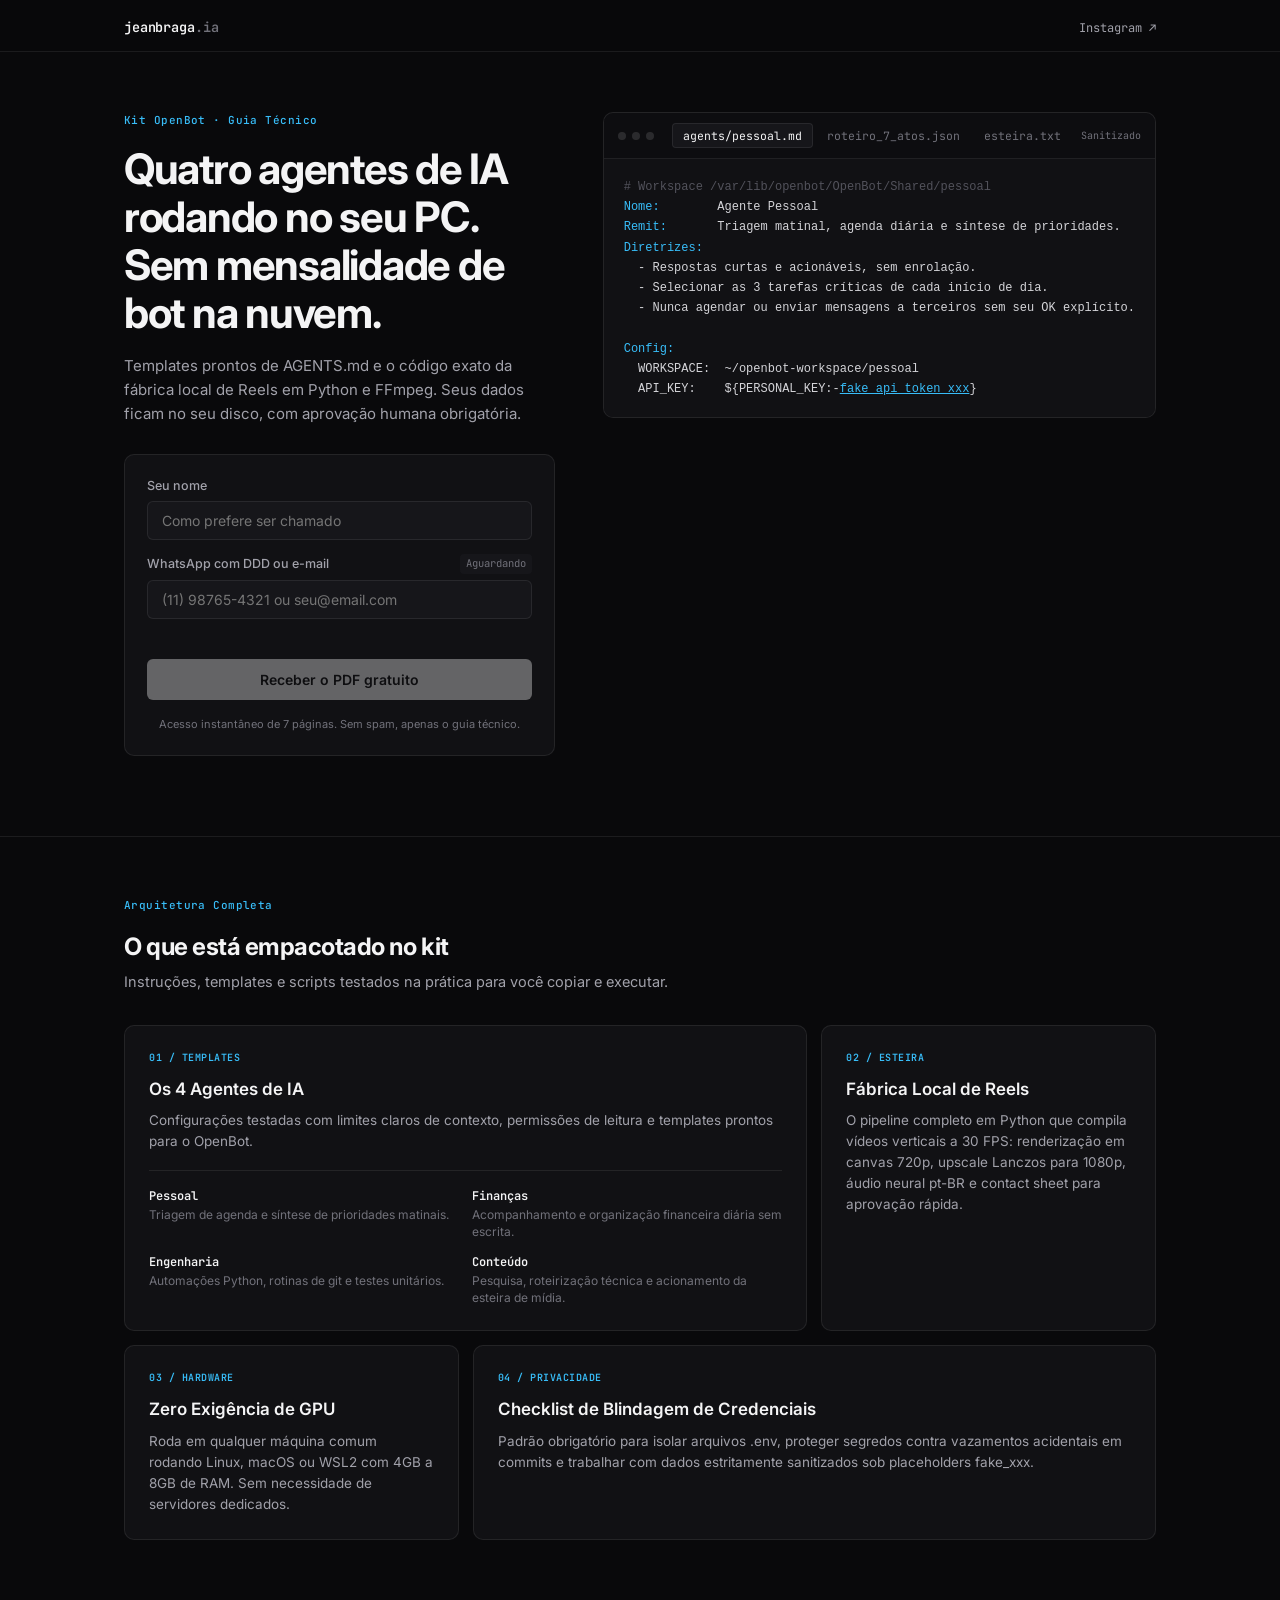
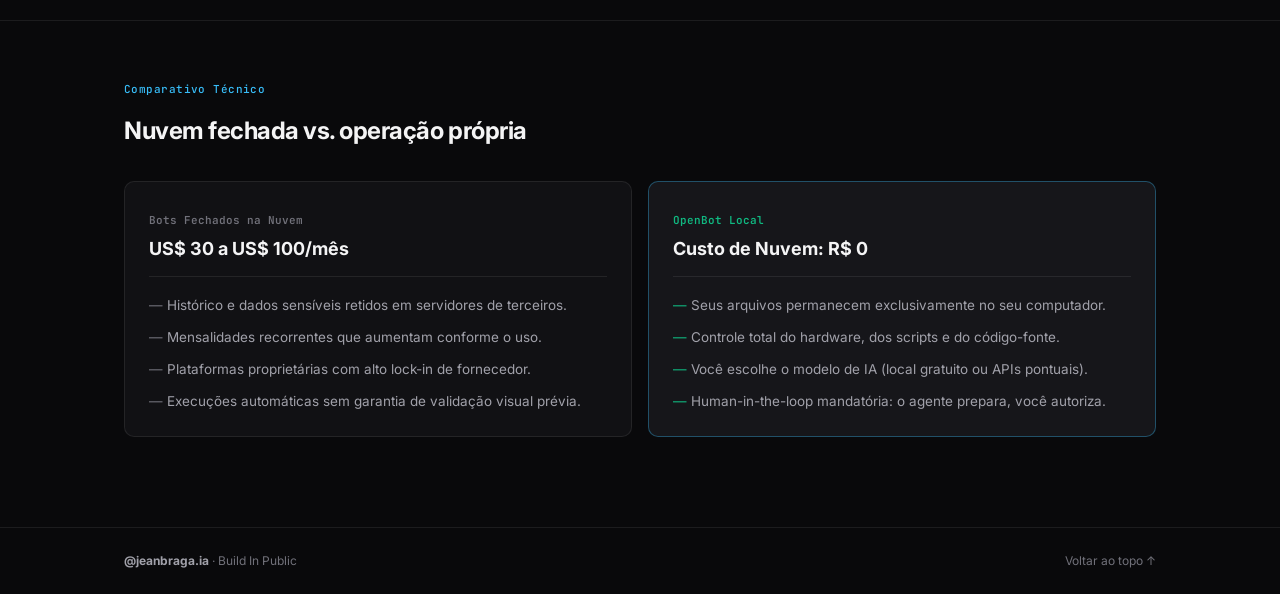
==== commit a36a996e: "refactor(lp): redesign editorial completo anti-ai-slop (Linear/Resend) - Adiciona campo Nome e detec" ====
--- a/index.html
+++ b/index.html
@@ -3,193 +3,283 @@
 <head>
   <meta charset="UTF-8">
   <meta name="viewport" content="width=device-width, initial-scale=1.0">
-  <title>Kit Prático: Time de 4 Agentes OpenBot & Fábrica Local de Reels — @jeanbraga.ia</title>
-  <meta name="description" content="Guia técnico e templates sanitizados para operar 4 agentes de IA e esteira de Reels localmente no seu computador, sem custos de nuvem.">
+  <title>Kit OpenBot: Time de 4 Agentes & Fábrica Local de Reels — @jeanbraga.ia</title>
+  <meta name="description" content="Guia técnico e templates sanitizados para operar 4 agentes de IA e esteira local de Reels no seu computador, com privacidade e sem mensalidades.">
   <link rel="preconnect" href="https://fonts.googleapis.com">
   <link rel="preconnect" href="https://fonts.gstatic.com" crossorigin>
   <link href="https://fonts.googleapis.com/css2?family=Inter:wght@400;500;600;700&family=JetBrains+Mono:wght@400;500&display=swap" rel="stylesheet">
   <link rel="stylesheet" href="styles.css">
 </head>
 <body>
-  <!-- Header Minimalista -->
-  <header class="site-header">
-    <div class="container header-inner">
-      <div class="brand">
-        <span class="brand-handle">@jeanbraga.ia</span>
-        <span class="brand-sep">/</span>
-        <span class="brand-tag">openbot-kit</span>
-      </div>
-      <div class="header-status">
-        <span class="status-indicator"></span>
-        <span class="status-label">100% local · controle humano</span>
+  <!-- Header Minimalista (1 linha limpa) -->
+  <header class="top-nav">
+    <div class="nav-container">
+      <div class="nav-left">
+        <a href="/" class="brand-link">jeanbraga<span class="brand-dim">.ia</span></a>
+      </div>
+      <div class="nav-right">
+        <a href="https://instagram.com/jeanbraga.ia" target="_blank" rel="noopener noreferrer" class="social-link">
+          Instagram ↗
+        </a>
       </div>
     </div>
   </header>
 
-  <!-- Hero Section -->
   <main>
+    <!-- Hero Assimétrico: Copy + Form na Esquerda, Preview Interativo na Direita -->
     <section class="hero-section">
-      <div class="container hero-inner">
-        <div class="eyebrow">BUILD IN PUBLIC · GUIA TÉCNICO OFICIAL</div>
-        <h1 class="hero-headline">
-          Quatro agentes de IA rodando no seu computador antigo, sem mensalidade de bot em nuvem.
-        </h1>
-        <p class="hero-description">
-          Templates sanitizados dos agentes (Pessoal, Finanças, Engenharia e Conteúdo) e a arquitetura completa da fábrica local de Reels em Python e FFmpeg. Seus dados não saem da sua máquina.
-        </p>
-
-        <!-- Form de Captura Direta -->
-        <div class="form-container">
-          <form name="kit-openbot-leads" method="POST" data-netlify="true" action="/obrigado.html" id="leadForm" class="capture-form">
-            <input type="hidden" name="form-name" value="kit-openbot-leads" />
-            <input type="hidden" name="contact_type" id="contact_type" value="unknown" />
-            <input type="hidden" name="contact_normalized" id="contact_normalized" value="" />
-            <input type="hidden" name="campaign_slug" id="campaign_slug" value="reel_2026_11_23_openbot" />
-            <input type="hidden" name="keyword" id="keyword" value="OPENBOT" />
-            <input type="hidden" name="utm_source" id="utm_source" value="" />
-            <input type="hidden" name="utm_medium" id="utm_medium" value="" />
-            <input type="hidden" name="utm_campaign" id="utm_campaign" value="" />
-            <input type="hidden" name="utm_content" id="utm_content" value="" />
-
-            <div class="input-row">
-              <div class="input-wrapper">
-                <input 
-                  type="text" 
-                  id="contact_input" 
-                  name="contact_raw" 
-                  class="contact-input" 
-                  placeholder="Seu WhatsApp ou E-mail preferido" 
-                  required 
-                  autocomplete="off"
-                />
-                <span id="contact_badge" class="input-badge">Aguardando</span>
-              </div>
-              <button type="submit" id="submitBtn" class="primary-cta" disabled>
-                Baixar Kit em PDF
-              </button>
-            </div>
-            <div class="form-footer">
-              <span id="validation_msg" class="feedback-msg"></span>
-              <span class="privacy-text">Acesso imediato ao PDF de 7 páginas. Sem spam.</span>
-            </div>
-          </form>
-        </div>
-      </div>
-    </section>
-
-    <!-- Show, Don't Tell: Artifact Preview Interativo -->
-    <section class="preview-section">
-      <div class="container">
-        <div class="code-window">
-          <div class="window-header">
-            <div class="window-dots">
-              <span class="dot"></span>
-              <span class="dot"></span>
-              <span class="dot"></span>
-            </div>
-            <div class="window-tabs" id="codeTabs">
-              <button class="tab-btn active" data-tab="agents">AGENTS.md</button>
-              <button class="tab-btn" data-tab="reel">render_reel.py</button>
-              <button class="tab-btn" data-tab="pipeline">pipeline.json</button>
-            </div>
-            <div class="window-actions">
-              <span class="file-tag">Sanitizado · fake_xxx</span>
-            </div>
-          </div>
-          <div class="window-body">
-            <pre id="tab-agents" class="code-content active"><code><span class="c-comment"># Workspace /var/lib/openbot/OpenBot/Shared/</span>
-<span class="c-keyword">Agente Pessoal:</span>    Agenda matinal, prioridades diárias e triagem de tarefas.
-<span class="c-keyword">Agente Finanças:</span>   Auditoria estrita de extratos, deduplicação 120s e alertas.
-<span class="c-keyword">Agente Dev:</span>        Scripts locais, testes unitários e automações Git.
-<span class="c-keyword">Agente Mídia:</span>      Roteiro em 7 atos e renderização de vídeo vertical.
-
-<span class="c-comment"># Regra inegociável de segurança:</span>
-<span class="c-string">HUMAN_IN_THE_LOOP:</span> Nenhuma ação pública ou transação ocorre sem o seu OK explícito.
-<span class="c-string">CREDENTIALS:</span>      Apenas variáveis de ambiente locais (<span class="c-var">fake_api_token_xxx</span>).</code></pre>
-
-            <pre id="tab-reel" class="code-content"><code><span class="c-comment"># Pipeline da Fábrica Local de Reels (Pillow + FFmpeg + Edge-TTS)</span>
-<span class="c-keyword">def</span> <span class="c-func">render_reel</span>(script_json, resolution=(<span class="c-num">1080</span>, <span class="c-num">1920</span>)):
-    acts = script_json[<span class="c-string">"acts"</span>]  <span class="c-comment"># Roteiro em 7 atos estruturados</span>
-    <span class="c-comment"># 1. Síntese neural pt-BR sincronizada</span>
-    audio_tracks = synthesize_voice(acts, voice=<span class="c-string">"pt-BR-AntonioNeural"</span>)
-    <span class="c-comment"># 2. Renderização rápida do canvas 720p</span>
-    raw_frames = render_canvas_frames(acts, size=(<span class="c-num">720</span>, <span class="c-num">1280</span>))
-    <span class="c-comment"># 3. Interpolação Lanczos para nitidez mobile máxima</span>
-    upscaled = lanczos_upscale(raw_frames, target=resolution)
-    <span class="c-comment"># 4. Folha de contato para validação humana em 1 clique</span>
-    generate_contact_sheet(upscaled, output=<span class="c-string">"contact_sheet.jpg"</span>)
-    <span class="c-keyword">return</span> compile_mp4(upscaled, audio_tracks)</code></pre>
-
-            <pre id="tab-pipeline" class="code-content"><code>{
-  <span class="c-string">"id"</span>: <span class="c-string">"2026-11-23-time-4-agentes-openbot"</span>,
-  <span class="c-string">"brand"</span>: <span class="c-string">"@jeanbraga.ia"</span>,
-  <span class="c-string">"keyword"</span>: <span class="c-string">"OPENBOT"</span>,
-  <span class="c-string">"acts_count"</span>: <span class="c-num">7</span>,
-  <span class="c-string">"output_format"</span>: <span class="c-string">"1080x1920 H.264"</span>,
-  <span class="c-string">"pipeline"</span>: [
-    <span class="c-string">"01_roteiro_7_atos"</span>,
-    <span class="c-string">"02_voz_neural_local"</span>,
-    <span class="c-string">"03_canvas_pillow"</span>,
-    <span class="c-string">"04_upscale_lanczos"</span>,
-    <span class="c-string">"05_contact_sheet_aprovacao"</span>
+      <div class="hero-container">
+        <div class="hero-grid">
+          <!-- Coluna Esquerda: Form & Copy -->
+          <div class="hero-content">
+            <div class="mono-eyebrow">Kit OpenBot · Guia Técnico</div>
+            <h1 class="hero-title">
+              Quatro agentes de IA rodando no seu PC. Sem mensalidade de bot na nuvem.
+            </h1>
+            <p class="hero-subtitle">
+              Templates prontos de AGENTS.md e o código exato da fábrica local de Reels em Python e FFmpeg. Seus dados ficam no seu disco, com aprovação humana obrigatória.
+            </p>
+
+            <div class="form-card">
+              <form 
+                name="kit-openbot-leads" 
+                method="POST" 
+                data-netlify="true" 
+                netlify-honeypot="bot-field"
+                action="/obrigado.html" 
+                id="leadForm" 
+                class="capture-form"
+              >
+                <!-- Netlify Bot & Form Name -->
+                <input type="hidden" name="form-name" value="kit-openbot-leads" />
+                <p class="hidden-field"><label>Não preencha: <input name="bot-field" /></label></p>
+
+                <!-- Hidden Tracking Fields -->
+                <input type="hidden" name="contact_type" id="contact_type" value="unknown" />
+                <input type="hidden" name="contact_normalized" id="contact_normalized" value="" />
+                <input type="hidden" name="campaign_slug" id="campaign_slug" value="reel_2026_11_23_openbot" />
+                <input type="hidden" name="keyword" id="keyword" value="OPENBOT" />
+                <input type="hidden" name="utm_source" id="utm_source" value="" />
+                <input type="hidden" name="utm_medium" id="utm_medium" value="" />
+                <input type="hidden" name="utm_campaign" id="utm_campaign" value="" />
+                <input type="hidden" name="utm_content" id="utm_content" value="" />
+                <input type="hidden" name="page_url" id="page_url" value="" />
+
+                <!-- Campo 1: Nome -->
+                <div class="field-block">
+                  <label for="lead_name" class="field-label">Seu nome</label>
+                  <input 
+                    type="text" 
+                    id="lead_name" 
+                    name="name" 
+                    class="field-input" 
+                    placeholder="Como prefere ser chamado" 
+                    required 
+                    autocomplete="name"
+                  />
+                </div>
+
+                <!-- Campo 2 Inteligente: WhatsApp ou E-mail -->
+                <div class="field-block">
+                  <div class="label-row">
+                    <label for="contact_input" class="field-label">WhatsApp com DDD ou e-mail</label>
+                    <span id="contact_badge" class="type-badge">Aguardando</span>
+                  </div>
+                  <input 
+                    type="text" 
+                    id="contact_input" 
+                    name="contact_raw" 
+                    class="field-input" 
+                    placeholder="(11) 98765-4321 ou seu@email.com" 
+                    required 
+                    autocomplete="off"
+                  />
+                  <div id="validation_msg" class="field-feedback"></div>
+                </div>
+
+                <button type="submit" id="submitBtn" class="submit-btn" disabled>
+                  Receber o PDF gratuito
+                </button>
+
+                <p class="legal-notice">
+                  Acesso instantâneo de 7 páginas. Sem spam, apenas o guia técnico.
+                </p>
+              </form>
+            </div>
+          </div>
+
+          <!-- Coluna Direita: Interactive Window (Resend / Raycast style) -->
+          <div class="hero-preview">
+            <div class="terminal-window">
+              <div class="terminal-bar">
+                <div class="terminal-dots">
+                  <span class="t-dot"></span>
+                  <span class="t-dot"></span>
+                  <span class="t-dot"></span>
+                </div>
+                <div class="terminal-tabs">
+                  <button class="t-tab active" data-tab="pessoal">agents/pessoal.md</button>
+                  <button class="t-tab" data-tab="roteiro">roteiro_7_atos.json</button>
+                  <button class="t-tab" data-tab="esteira">esteira.txt</button>
+                </div>
+                <div class="terminal-pill">Sanitizado</div>
+              </div>
+
+              <div class="terminal-content">
+                <!-- Aba 1: pessoal.md -->
+                <pre id="code-pessoal" class="code-pane active"><code><span class="k-comment"># Workspace /var/lib/openbot/OpenBot/Shared/pessoal</span>
+<span class="k-key">Nome:</span>        Agente Pessoal
+<span class="k-key">Remit:</span>       Triagem matinal, agenda diária e síntese de prioridades.
+<span class="k-key">Diretrizes:</span>  
+  - Respostas curtas e acionáveis, sem enrolação.
+  - Selecionar as 3 tarefas críticas de cada início de dia.
+  - Nunca agendar ou enviar mensagens a terceiros sem seu OK explícito.
+
+<span class="k-key">Config:</span>
+  WORKSPACE:  ~/openbot-workspace/pessoal
+  API_KEY:    ${PERSONAL_KEY:-<span class="k-accent">fake_api_token_xxx</span>}</code></pre>
+
+                <!-- Aba 2: roteiro_7_atos.json -->
+                <pre id="code-roteiro" class="code-pane"><code>{
+  <span class="k-str">"id"</span>: <span class="k-str">"2026-11-23-time-4-agentes-openbot"</span>,
+  <span class="k-str">"brand"</span>: <span class="k-str">"@jeanbraga.ia"</span>,
+  <span class="k-str">"keyword"</span>: <span class="k-str">"OPENBOT"</span>,
+  <span class="k-str">"acts"</span>: [
+    { <span class="k-str">"act"</span>: 1, <span class="k-str">"hook"</span>: <span class="k-str">"4 IAs no meu PC antigo sem bot de $30/mês"</span> },
+    { <span class="k-str">"act"</span>: 2, <span class="k-str">"roles"</span>: [<span class="k-str">"Pessoal"</span>, <span class="k-str">"Finanças"</span>, <span class="k-str">"Dev"</span>, <span class="k-str">"Conteúdo"</span>] },
+    { <span class="k-str">"act"</span>: 3, <span class="k-str">"privacy"</span>: <span class="k-str">"Seus dados no seu disco, sem lock-in"</span> },
+    { <span class="k-str">"act"</span>: 4, <span class="k-str">"control"</span>: <span class="k-str">"Rotina autônoma + seu OK antes de publicar"</span> },
+    { <span class="k-str">"act"</span>: 5, <span class="k-str">"proof"</span>: <span class="k-str">"Este próprio vídeo saiu dessa esteira local"</span> },
+    { <span class="k-str">"act"</span>: 6, <span class="k-str">"setup"</span>: <span class="k-str">"FFmpeg + Python + Pillow em 720p/1080p"</span> },
+    { <span class="k-str">"act"</span>: 7, <span class="k-str">"cta"</span>: <span class="k-str">"Comenta OPENBOT para o kit completo"</span> }
   ]
 }</code></pre>
+
+                <!-- Aba 3: esteira.txt -->
+                <pre id="code-esteira" class="code-pane"><code><span class="k-comment">ESTEIRA DE PRODUÇÃO LOCAL (HUMAN-IN-THE-LOOP)</span>
+
+[1. Cron / Evento]  ──>  Dispara rotina no OpenBot local
+                             │
+[2. Agente Especialista]  ──>  Executa tarefa em sandbox privada
+                             │
+[3. Artefato Compilado]   ──>  Gera vídeo MP4 + folha de contato (contact sheet)
+                             │
+[4. Interface de Revisão] ──>  Apresenta resultado no chat local
+                             │
+[5. Seu OK Obrigatório]   ──>  Apenas você autoriza envio ou publicação</code></pre>
+              </div>
+            </div>
           </div>
         </div>
       </div>
     </section>
 
-    <!-- Bento Grid Asimétrico Monocromático -->
+    <!-- Bento Grid Monocromático Asimétrico -->
     <section class="bento-section">
-      <div class="container">
-        <div class="section-title-wrap">
-          <h2 class="section-headline">O que está empacotado no kit</h2>
-          <p class="section-sub">Tudo estruturado para você copiar, configurar e rodar em hardware próprio.</p>
+      <div class="bento-container">
+        <div class="section-heading">
+          <div class="mono-eyebrow">Arquitetura Completa</div>
+          <h2 class="section-title">O que está empacotado no kit</h2>
+          <p class="section-desc">Instruções, templates e scripts testados na prática para você copiar e executar.</p>
         </div>
 
         <div class="bento-grid">
-          <div class="bento-card bento-hero">
-            <div class="card-meta">TEMPLATE 01 A 04</div>
-            <h3>Os 4 Agentes Prontos</h3>
-            <p>Arquivos AGENTS.md com escopos delimitados, instruções de sanitização, isolamento de workspaces e prompts que impedem alucinações em produção.</p>
-            <div class="card-tags">
-              <span>Pessoal</span>
-              <span>Finanças</span>
-              <span>Engenharia</span>
-              <span>Conteúdo</span>
-            </div>
-          </div>
-
+          <!-- Card Hero: 4 Agentes -->
+          <div class="bento-card bento-span-2">
+            <span class="card-num">01 / TEMPLATES</span>
+            <h3>Os 4 Agentes de IA</h3>
+            <p>Configurações testadas com limites claros de contexto, permissões de leitura e templates prontos para o OpenBot.</p>
+            <div class="agent-roles-list">
+              <div class="role-item">
+                <span class="role-name">Pessoal</span>
+                <span class="role-desc">Triagem de agenda e síntese de prioridades matinais.</span>
+              </div>
+              <div class="role-item">
+                <span class="role-name">Finanças</span>
+                <span class="role-desc">Acompanhamento e organização financeira diária sem escrita.</span>
+              </div>
+              <div class="role-item">
+                <span class="role-name">Engenharia</span>
+                <span class="role-desc">Automações Python, rotinas de git e testes unitários.</span>
+              </div>
+              <div class="role-item">
+                <span class="role-name">Conteúdo</span>
+                <span class="role-desc">Pesquisa, roteirização técnica e acionamento da esteira de mídia.</span>
+              </div>
+            </div>
+          </div>
+
+          <!-- Card: Fábrica Local de Reels -->
           <div class="bento-card">
-            <div class="card-meta">PIPELINE LOCAL</div>
-            <h3>Fábrica de Reels</h3>
-            <p>O script exato que gerou este vídeo: síntese neural pt-BR, canvas dinâmico Pillow, upscale Lanczos para 1080p e geração de contact sheet.</p>
-          </div>
-
+            <span class="card-num">02 / ESTEIRA</span>
+            <h3>Fábrica Local de Reels</h3>
+            <p>O pipeline completo em Python que compila vídeos verticais a 30 FPS: renderização em canvas 720p, upscale Lanczos para 1080p, áudio neural pt-BR e contact sheet para aprovação rápida.</p>
+          </div>
+
+          <!-- Card: Setup Modesto -->
           <div class="bento-card">
-            <div class="card-meta">INFRAESTRUTURA</div>
-            <h3>Setup em PC Modesto</h3>
-            <p>Instalação do daemon OpenBot em Linux, macOS ou WSL2 sem exigir placa de vídeo dedicada. Consumo leve de CPU e memória.</p>
-          </div>
-
-          <div class="bento-card bento-wide">
-            <div class="card-meta">SEGURANÇA & PRIVACIDADE</div>
+            <span class="card-num">03 / HARDWARE</span>
+            <h3>Zero Exigência de GPU</h3>
+            <p>Roda em qualquer máquina comum rodando Linux, macOS ou WSL2 com 4GB a 8GB de RAM. Sem necessidade de servidores dedicados.</p>
+          </div>
+
+          <!-- Card Wide: Blindagem de Credenciais -->
+          <div class="bento-card bento-span-2">
+            <span class="card-num">04 / PRIVACIDADE</span>
             <h3>Checklist de Blindagem de Credenciais</h3>
-            <p>Guia prático para garantir que tokens de banco ou APIs externas nunca sejam commitados no repositório. Uso estrito de variáveis de ambiente e placeholders padronizados.</p>
+            <p>Padrão obrigatório para isolar arquivos .env, proteger segredos contra vazamentos acidentais em commits e trabalhar com dados estritamente sanitizados sob placeholders fake_xxx.</p>
+          </div>
+        </div>
+      </div>
+    </section>
+
+    <!-- Comparativo Objetivo (2 Colunas com Divisória Fina) -->
+    <section class="compare-section">
+      <div class="bento-container">
+        <div class="section-heading">
+          <div class="mono-eyebrow">Comparativo Técnico</div>
+          <h2 class="section-title">Nuvem fechada vs. operação própria</h2>
+        </div>
+
+        <div class="compare-grid">
+          <div class="compare-box">
+            <div class="compare-header">
+              <span class="compare-tag dim">Bots Fechados na Nuvem</span>
+              <h4>US$ 30 a US$ 100/mês</h4>
+            </div>
+            <ul class="compare-list">
+              <li>Histórico e dados sensíveis retidos em servidores de terceiros.</li>
+              <li>Mensalidades recorrentes que aumentam conforme o uso.</li>
+              <li>Plataformas proprietárias com alto lock-in de fornecedor.</li>
+              <li>Execuções automáticas sem garantia de validação visual prévia.</li>
+            </ul>
+          </div>
+
+          <div class="compare-box highlight">
+            <div class="compare-header">
+              <span class="compare-tag active">OpenBot Local</span>
+              <h4>Custo de Nuvem: R$ 0</h4>
+            </div>
+            <ul class="compare-list">
+              <li>Seus arquivos permanecem exclusivamente no seu computador.</li>
+              <li>Controle total do hardware, dos scripts e do código-fonte.</li>
+              <li>Você escolhe o modelo de IA (local gratuito ou APIs pontuais).</li>
+              <li>Human-in-the-loop mandatória: o agente prepara, você autoriza.</li>
+            </ul>
           </div>
         </div>
       </div>
     </section>
   </main>
 
-  <!-- Footer -->
-  <footer class="site-footer">
-    <div class="container footer-inner">
-      <div class="footer-left">
+  <!-- Rodapé Sóbrio -->
+  <footer class="page-footer">
+    <div class="bento-container footer-flex">
+      <div class="footer-meta">
         <strong>@jeanbraga.ia</strong> · Build In Public
       </div>
-      <div class="footer-right">
-        <span>Kit Prático OpenBot · Licença MIT para templates</span>
+      <div class="footer-actions">
+        <a href="#leadForm" class="back-top-link">Voltar ao topo ↑</a>
       </div>
     </div>
   </footer>
--- a/styles.css
+++ b/styles.css
@@ -1,22 +1,25 @@
-/* styles.css — Brand Kit Oficial @jeanbraga.ia (Versão 1.0) */
+/* styles.css — Design Editorial Anti-AI-Slop (@jeanbraga.ia) */
 :root {
-  --bg-canvas: #080B12;
-  --bg-surface-1: #0F1420;
-  --bg-surface-2: #151C2C;
+  --bg-page: #09090B;
+  --bg-surface-1: #111114;
+  --bg-surface-2: #16161A;
+  --bg-surface-3: #1F1F24;
+  
   --border-hairline: rgba(255, 255, 255, 0.08);
-  --border-hover: rgba(56, 189, 248, 0.28);
+  --border-hover: rgba(255, 255, 255, 0.16);
   --border-focus: rgba(56, 189, 248, 0.45);
   
-  --text-primary: #F4F7FB;
-  --text-secondary: #94A3B8;
-  --text-muted: #64748B;
+  --text-primary: #F4F4F5;
+  --text-secondary: #A1A1AA;
+  --text-muted: #71717A;
   
   --accent-tech: #38BDF8;
   --accent-signal: #10B981;
+  --accent-danger: #EF4444;
   
-  --cta-bg: #F8FAFC;
-  --cta-text: #080B12;
-  --cta-hover: #E2E8F0;
+  --cta-bg: #FFFFFF;
+  --cta-text: #09090B;
+  --cta-hover: #E4E4E7;
   
   --font-sans: "Inter", -apple-system, BlinkMacSystemFont, "Segoe UI", Roboto, sans-serif;
   --font-mono: "JetBrains Mono", ui-monospace, SFMono-Regular, monospace;
@@ -28,343 +31,338 @@
   padding: 0;
 }
 
+html {
+  scroll-behavior: smooth;
+}
+
 body {
-  background-color: var(--bg-canvas);
+  background-color: var(--bg-page);
   color: var(--text-primary);
   font-family: var(--font-sans);
   line-height: 1.5;
   -webkit-font-smoothing: antialiased;
 }
 
-.container {
-  max-width: 960px;
-  margin: 0 auto;
-  padding: 0 20px;
-}
-
-/* Header */
-.site-header {
+/* Nav */
+.top-nav {
   border-bottom: 1px solid var(--border-hairline);
-  padding: 16px 0;
-  background-color: rgba(8, 11, 18, 0.85);
+  background: rgba(9, 9, 11, 0.85);
   backdrop-filter: blur(8px);
   position: sticky;
   top: 0;
   z-index: 100;
-}
-
-.header-inner {
-  display: flex;
+  height: 52px;
+}
+
+.nav-container {
+  max-width: 1080px;
+  margin: 0 auto;
+  padding: 0 24px;
+  height: 100%;
+  display: flex;
+  align-items: center;
   justify-content: space-between;
-  align-items: center;
-}
-
-.brand {
-  display: flex;
-  align-items: center;
-  gap: 8px;
-  font-family: var(--font-mono);
-  font-size: 13px;
-}
-
-.brand-handle {
+}
+
+.brand-link {
+  font-family: var(--font-mono);
+  font-size: 13.5px;
   font-weight: 600;
   color: var(--text-primary);
-}
-
-.brand-sep {
-  color: var(--text-muted);
-}
-
-.brand-tag {
-  color: var(--text-secondary);
-}
-
-.header-status {
-  display: flex;
-  align-items: center;
-  gap: 8px;
+  text-decoration: none;
+  letter-spacing: -0.01em;
+}
+
+.brand-dim {
+  color: var(--text-muted);
+}
+
+.social-link {
+  font-family: var(--font-mono);
   font-size: 12px;
   color: var(--text-secondary);
-  font-family: var(--font-mono);
-}
-
-.status-indicator {
-  width: 6px;
-  height: 6px;
-  background-color: var(--accent-signal);
-  border-radius: 50%;
+  text-decoration: none;
+  transition: color 0.15s ease;
+}
+
+.social-link:hover {
+  color: var(--text-primary);
+}
+
+/* Container */
+.hero-container,
+.bento-container {
+  max-width: 1080px;
+  margin: 0 auto;
+  padding: 0 24px;
 }
 
 /* Hero Section */
 .hero-section {
-  padding: 70px 0 40px;
-  text-align: left;
-}
-
-.eyebrow {
+  padding: 60px 0 80px;
+}
+
+.hero-grid {
+  display: grid;
+  grid-template-columns: 1.05fr 0.95fr;
+  gap: 48px;
+  align-items: start;
+}
+
+.mono-eyebrow {
   font-family: var(--font-mono);
   font-size: 11px;
-  font-weight: 600;
+  font-weight: 500;
   color: var(--accent-tech);
-  letter-spacing: 0.05em;
+  letter-spacing: 0.04em;
   margin-bottom: 16px;
 }
 
-.hero-headline {
-  font-size: clamp(30px, 4.5vw, 44px);
+.hero-title {
+  font-size: clamp(30px, 4vw, 42px);
   font-weight: 700;
   line-height: 1.15;
   letter-spacing: -0.03em;
   color: var(--text-primary);
-  max-width: 820px;
-  margin-bottom: 18px;
-}
-
-.hero-description {
-  font-size: 16px;
-  color: var(--text-secondary);
-  max-width: 700px;
+  margin-bottom: 16px;
+}
+
+.hero-subtitle {
+  font-size: 15px;
   line-height: 1.6;
-  margin-bottom: 32px;
-}
-
-/* Form */
-.form-container {
+  color: var(--text-secondary);
+  margin-bottom: 28px;
+}
+
+/* Form Card */
+.form-card {
   background: var(--bg-surface-1);
   border: 1px solid var(--border-hairline);
   border-radius: 10px;
-  padding: 16px;
-  max-width: 680px;
-  margin-bottom: 40px;
-}
-
-.input-row {
-  display: flex;
-  gap: 10px;
-}
-
-.input-wrapper {
-  position: relative;
-  flex: 1;
-  display: flex;
+  padding: 22px;
+}
+
+.capture-form {
+  display: flex;
+  flex-direction: column;
+  gap: 14px;
+}
+
+.hidden-field {
+  display: none !important;
+}
+
+.field-block {
+  display: flex;
+  flex-direction: column;
+  gap: 6px;
+}
+
+.label-row {
+  display: flex;
+  justify-content: space-between;
   align-items: center;
 }
 
-.contact-input {
-  width: 100%;
+.field-label {
+  font-size: 12.5px;
+  font-weight: 500;
+  color: var(--text-secondary);
+}
+
+.type-badge {
+  font-family: var(--font-mono);
+  font-size: 10.5px;
+  padding: 2px 6px;
+  border-radius: 4px;
   background: var(--bg-surface-2);
-  border: 1px solid var(--border-hairline);
-  border-radius: 8px;
-  padding: 12px 100px 12px 14px;
+  color: var(--text-muted);
+}
+
+.type-badge.whatsapp {
+  background: rgba(16, 185, 129, 0.15);
+  color: var(--accent-signal);
+}
+
+.type-badge.email {
+  background: rgba(56, 189, 248, 0.15);
+  color: var(--accent-tech);
+}
+
+.field-input {
+  background: var(--bg-surface-2);
+  border: 1px solid var(--border-hairline);
+  border-radius: 6px;
+  padding: 10px 14px;
   font-size: 14px;
   color: var(--text-primary);
   font-family: var(--font-sans);
   transition: border-color 0.15s ease;
 }
 
-.contact-input:focus {
+.field-input:focus {
   outline: none;
   border-color: var(--border-focus);
 }
 
-.contact-input.valid-phone {
+.field-input.valid-field {
   border-color: var(--accent-signal);
 }
 
-.contact-input.valid-email {
-  border-color: var(--accent-tech);
-}
-
-.contact-input.invalid-input {
-  border-color: #EF4444;
-}
-
-.input-badge {
-  position: absolute;
-  right: 10px;
-  font-family: var(--font-mono);
-  font-size: 10px;
-  font-weight: 500;
-  padding: 3px 6px;
-  border-radius: 4px;
-  background: rgba(255, 255, 255, 0.05);
-  color: var(--text-muted);
-  pointer-events: none;
-}
-
-.input-badge.whatsapp {
-  background: rgba(16, 185, 129, 0.15);
+.field-input.invalid-field {
+  border-color: var(--accent-danger);
+}
+
+.field-feedback {
+  font-family: var(--font-mono);
+  font-size: 11px;
+  min-height: 16px;
+}
+
+.field-feedback.error {
+  color: var(--accent-danger);
+}
+
+.field-feedback.success {
   color: var(--accent-signal);
 }
 
-.input-badge.email {
-  background: rgba(56, 189, 248, 0.15);
-  color: var(--accent-tech);
-}
-
-.primary-cta {
+.submit-btn {
   background: var(--cta-bg);
   color: var(--cta-text);
   border: none;
-  border-radius: 8px;
-  padding: 0 22px;
+  border-radius: 6px;
+  padding: 12px 20px;
   font-size: 14px;
   font-weight: 600;
   font-family: var(--font-sans);
   cursor: pointer;
-  white-space: nowrap;
   transition: background-color 0.15s ease, opacity 0.15s ease;
-}
-
-.primary-cta:hover:not(:disabled) {
+  margin-top: 4px;
+}
+
+.submit-btn:hover:not(:disabled) {
   background: var(--cta-hover);
 }
 
-.primary-cta:disabled {
+.submit-btn:disabled {
   opacity: 0.35;
   cursor: not-allowed;
 }
 
-.form-footer {
-  display: flex;
-  justify-content: space-between;
-  align-items: center;
-  margin-top: 10px;
-  padding: 0 2px;
-  font-size: 12px;
-}
-
-.feedback-msg {
-  font-family: var(--font-mono);
+.legal-notice {
   font-size: 11px;
-}
-
-.feedback-msg.error {
-  color: #EF4444;
-}
-
-.feedback-msg.success {
-  color: var(--accent-signal);
-}
-
-.privacy-text {
-  color: var(--text-muted);
-  font-size: 11px;
-}
-
-/* Artifact Preview Interativo (Code Window) */
-.preview-section {
-  padding-bottom: 60px;
-}
-
-.code-window {
+  color: var(--text-muted);
+  text-align: center;
+  margin-top: 2px;
+}
+
+/* Terminal / Code Window */
+.terminal-window {
   background: var(--bg-surface-1);
   border: 1px solid var(--border-hairline);
   border-radius: 10px;
   overflow: hidden;
 }
 
-.window-header {
+.terminal-bar {
   display: flex;
   align-items: center;
   justify-content: space-between;
-  padding: 10px 16px;
+  padding: 10px 14px;
   border-bottom: 1px solid var(--border-hairline);
-  background: rgba(8, 11, 18, 0.5);
-}
-
-.window-dots {
+  background: rgba(9, 9, 11, 0.4);
+}
+
+.terminal-dots {
   display: flex;
   gap: 6px;
-  width: 50px;
-}
-
-.window-dots .dot {
+  width: 44px;
+}
+
+.t-dot {
   width: 8px;
   height: 8px;
   border-radius: 50%;
-  background: rgba(255, 255, 255, 0.15);
-}
-
-.window-tabs {
+  background: rgba(255, 255, 255, 0.12);
+}
+
+.terminal-tabs {
   display: flex;
   gap: 4px;
 }
 
-.tab-btn {
+.t-tab {
   background: none;
   border: none;
-  color: var(--text-secondary);
-  font-family: var(--font-mono);
-  font-size: 12px;
-  padding: 5px 12px;
-  border-radius: 6px;
+  color: var(--text-muted);
+  font-family: var(--font-mono);
+  font-size: 11.5px;
+  padding: 4px 10px;
+  border-radius: 4px;
   cursor: pointer;
   transition: all 0.15s ease;
 }
 
-.tab-btn:hover {
+.t-tab:hover {
+  color: var(--text-secondary);
+}
+
+.t-tab.active {
   color: var(--text-primary);
   background: var(--bg-surface-2);
-}
-
-.tab-btn.active {
-  color: var(--text-primary);
-  background: var(--bg-surface-2);
-  border: 1px solid var(--border-hairline);
-}
-
-.file-tag {
+  border: 1px solid var(--border-hairline);
+}
+
+.terminal-pill {
   font-family: var(--font-mono);
   font-size: 10px;
   color: var(--text-muted);
 }
 
-.window-body {
+.terminal-content {
   padding: 18px 20px;
   background: var(--bg-surface-1);
 }
 
-.code-content {
+.code-pane {
   display: none;
   font-family: var(--font-mono);
-  font-size: 12.5px;
+  font-size: 12px;
   line-height: 1.6;
-  color: #E2E8F0;
+  color: #D4D4D8;
   overflow-x: auto;
 }
 
-.code-content.active {
+.code-pane.active {
   display: block;
 }
 
-.c-comment { color: #64748B; }
-.c-keyword { color: #38BDF8; font-weight: 500; }
-.c-string { color: #10B981; }
-.c-func { color: #FCD34D; }
-.c-num { color: #F472B6; }
-.c-var { color: #38BDF8; text-decoration: underline; }
-
-/* Bento Grid Asimétrico */
+.k-comment { color: #52525B; }
+.k-key { color: var(--accent-tech); font-weight: 500; }
+.k-str { color: var(--accent-signal); }
+.k-accent { color: var(--accent-tech); text-decoration: underline; }
+
+/* Bento Section */
 .bento-section {
-  padding-bottom: 80px;
-}
-
-.section-title-wrap {
-  margin-bottom: 24px;
-}
-
-.section-headline {
-  font-size: 22px;
+  padding: 60px 0 80px;
+  border-top: 1px solid var(--border-hairline);
+}
+
+.section-heading {
+  margin-bottom: 32px;
+}
+
+.section-title {
+  font-size: 24px;
   font-weight: 700;
   letter-spacing: -0.02em;
   color: var(--text-primary);
-  margin-bottom: 4px;
-}
-
-.section-sub {
-  font-size: 14px;
+  margin-bottom: 6px;
+}
+
+.section-desc {
+  font-size: 14.5px;
   color: var(--text-secondary);
 }
 
@@ -378,7 +376,7 @@
   background: var(--bg-surface-1);
   border: 1px solid var(--border-hairline);
   border-radius: 10px;
-  padding: 22px;
+  padding: 24px;
   display: flex;
   flex-direction: column;
   transition: border-color 0.2s ease;
@@ -388,21 +386,17 @@
   border-color: var(--border-hover);
 }
 
-.bento-hero {
+.bento-span-2 {
   grid-column: span 2;
 }
 
-.bento-wide {
-  grid-column: span 3;
-}
-
-.card-meta {
-  font-family: var(--font-mono);
-  font-size: 10.5px;
+.card-num {
+  font-family: var(--font-mono);
+  font-size: 10px;
   font-weight: 600;
   color: var(--accent-tech);
-  margin-bottom: 10px;
-  letter-spacing: 0.04em;
+  margin-bottom: 12px;
+  letter-spacing: 0.05em;
 }
 
 .bento-card h3 {
@@ -413,36 +407,121 @@
 }
 
 .bento-card p {
-  font-size: 13px;
+  font-size: 13.5px;
   color: var(--text-secondary);
   line-height: 1.55;
   flex-grow: 1;
 }
 
-.card-tags {
-  display: flex;
-  gap: 8px;
-  margin-top: 16px;
-}
-
-.card-tags span {
+.agent-roles-list {
+  display: grid;
+  grid-template-columns: 1fr 1fr;
+  gap: 12px;
+  margin-top: 18px;
+  border-top: 1px solid var(--border-hairline);
+  padding-top: 16px;
+}
+
+.role-item {
+  display: flex;
+  flex-direction: column;
+  gap: 2px;
+}
+
+.role-name {
+  font-family: var(--font-mono);
+  font-size: 12px;
+  font-weight: 600;
+  color: var(--text-primary);
+}
+
+.role-desc {
+  font-size: 12px;
+  color: var(--text-muted);
+  line-height: 1.4;
+}
+
+/* Compare Section */
+.compare-section {
+  padding: 60px 0 90px;
+  border-top: 1px solid var(--border-hairline);
+}
+
+.compare-grid {
+  display: grid;
+  grid-template-columns: 1fr 1fr;
+  gap: 16px;
+}
+
+.compare-box {
+  background: var(--bg-surface-1);
+  border: 1px solid var(--border-hairline);
+  border-radius: 10px;
+  padding: 24px;
+}
+
+.compare-box.highlight {
+  border-color: rgba(56, 189, 248, 0.35);
+  background: var(--bg-surface-2);
+}
+
+.compare-header {
+  margin-bottom: 18px;
+  border-bottom: 1px solid var(--border-hairline);
+  padding-bottom: 14px;
+}
+
+.compare-tag {
   font-family: var(--font-mono);
   font-size: 11px;
-  color: var(--text-secondary);
-  background: var(--bg-surface-2);
-  border: 1px solid var(--border-hairline);
-  padding: 3px 8px;
-  border-radius: 4px;
-}
-
-/* Thank you page styles */
+  font-weight: 600;
+  display: inline-block;
+  margin-bottom: 6px;
+}
+
+.compare-tag.dim { color: var(--text-muted); }
+.compare-tag.active { color: var(--accent-signal); }
+
+.compare-header h4 {
+  font-size: 18px;
+  font-weight: 700;
+  color: var(--text-primary);
+}
+
+.compare-list {
+  list-style: none;
+  display: flex;
+  flex-direction: column;
+  gap: 12px;
+  font-size: 13.5px;
+  color: var(--text-secondary);
+}
+
+.compare-list li {
+  position: relative;
+  padding-left: 18px;
+  line-height: 1.5;
+}
+
+.compare-list li::before {
+  content: "—";
+  position: absolute;
+  left: 0;
+  color: var(--text-muted);
+}
+
+.compare-box.highlight .compare-list li::before {
+  color: var(--accent-signal);
+}
+
+/* Thank You Page */
 .thankyou-wrapper {
   padding: 80px 0;
-  max-width: 580px;
+}
+
+.thankyou-card {
+  max-width: 520px;
   margin: 0 auto;
-}
-
-.thankyou-box {
   background: var(--bg-surface-1);
   border: 1px solid var(--border-hairline);
   border-radius: 10px;
@@ -450,7 +529,7 @@
   text-align: center;
 }
 
-.check-icon {
+.t-icon {
   width: 44px;
   height: 44px;
   border-radius: 50%;
@@ -459,7 +538,7 @@
   display: flex;
   align-items: center;
   justify-content: center;
-  margin: 0 auto 18px;
+  margin: 0 auto 20px;
 }
 
 .thankyou-title {
@@ -468,19 +547,19 @@
   margin-bottom: 8px;
 }
 
-.thankyou-desc {
+.thankyou-subtitle {
   font-size: 14px;
   color: var(--text-secondary);
   line-height: 1.6;
   margin-bottom: 24px;
 }
 
-.download-action {
+.download-block {
   background: var(--bg-surface-2);
   border: 1px solid var(--border-hairline);
   border-radius: 8px;
   padding: 20px;
-  margin-bottom: 24px;
+  margin-bottom: 20px;
 }
 
 .download-btn {
@@ -499,64 +578,66 @@
   background: var(--cta-hover);
 }
 
-.download-subtext {
+.download-meta {
   font-family: var(--font-mono);
   font-size: 11px;
   color: var(--text-muted);
   margin-top: 10px;
 }
 
-.return-link {
+.home-link {
   font-size: 13px;
   color: var(--text-muted);
   text-decoration: none;
   transition: color 0.15s ease;
 }
 
-.return-link:hover {
-  color: var(--accent-tech);
+.home-link:hover {
+  color: var(--text-primary);
 }
 
 /* Footer */
-.site-footer {
+.page-footer {
   border-top: 1px solid var(--border-hairline);
   padding: 24px 0;
   font-size: 12px;
   color: var(--text-muted);
 }
 
-.footer-inner {
+.footer-flex {
   display: flex;
   justify-content: space-between;
   align-items: center;
 }
 
-.footer-left strong {
-  color: var(--text-secondary);
-}
-
-@media (max-width: 680px) {
-  .hero-headline {
-    font-size: 28px;
-  }
-  .input-row {
-    flex-direction: column;
-  }
-  .primary-cta {
-    padding: 12px;
-  }
-  .form-footer {
-    flex-direction: column;
-    align-items: flex-start;
-    gap: 4px;
+.footer-meta strong {
+  color: var(--text-secondary);
+}
+
+.back-top-link {
+  color: var(--text-muted);
+  text-decoration: none;
+}
+
+.back-top-link:hover {
+  color: var(--text-primary);
+}
+
+@media (max-width: 960px) {
+  .hero-grid {
+    grid-template-columns: 1fr;
+    gap: 36px;
   }
   .bento-grid {
     grid-template-columns: 1fr;
   }
-  .bento-hero, .bento-wide {
+  .bento-span-2 {
     grid-column: span 1;
   }
-  .window-tabs {
-    overflow-x: auto;
+  .compare-grid {
+    grid-template-columns: 1fr;
   }
-}
+  .agent-roles-list {
+    grid-template-columns: 1fr;
+  }
+}
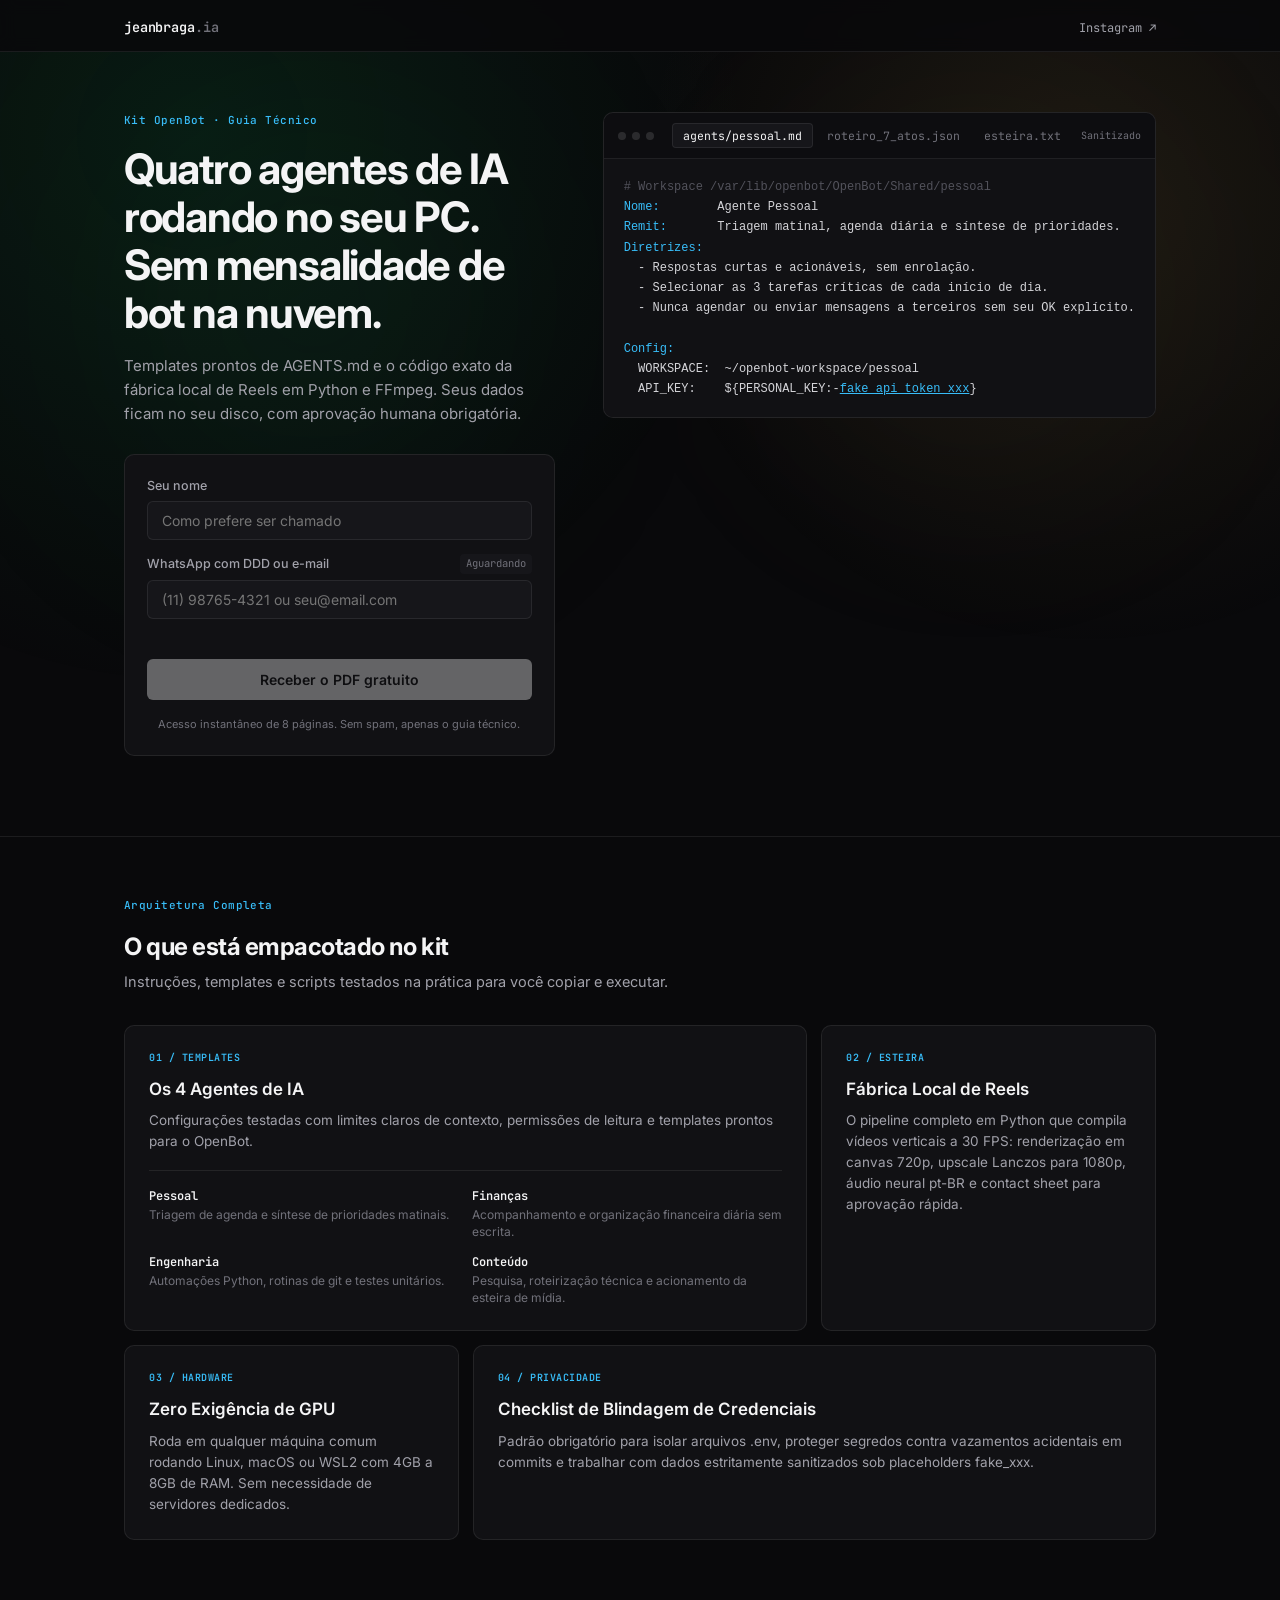
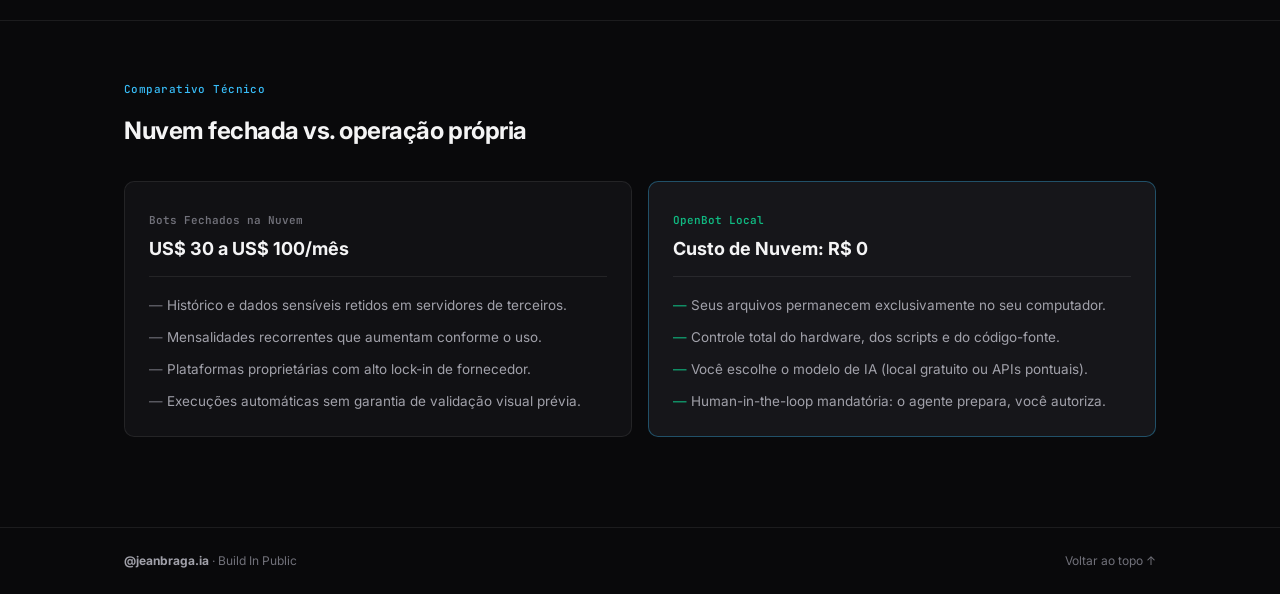
==== commit 54406c39: "feat(lp,pdf): add subtle brand atmosphere glow and elevate editorial 8-page PDF - LP: Add subtle, wi" ====
--- a/index.html
+++ b/index.html
@@ -102,7 +102,7 @@
                 </button>
 
                 <p class="legal-notice">
-                  Acesso instantâneo de 7 páginas. Sem spam, apenas o guia técnico.
+                  Acesso instantâneo de 8 páginas. Sem spam, apenas o guia técnico.
                 </p>
               </form>
             </div>
--- a/styles.css
+++ b/styles.css
@@ -16,6 +16,8 @@
   --accent-tech: #38BDF8;
   --accent-signal: #10B981;
   --accent-danger: #EF4444;
+  --aura-emerald: #0D8C46;
+  --aura-amber: #C9A24B;
   
   --cta-bg: #FFFFFF;
   --cta-text: #09090B;
@@ -36,11 +38,36 @@
 }
 
 body {
+  position: relative;
   background-color: var(--bg-page);
   color: var(--text-primary);
   font-family: var(--font-sans);
   line-height: 1.5;
   -webkit-font-smoothing: antialiased;
+  min-height: 100vh;
+  overflow-x: hidden;
+}
+
+/* Subtle, wide blurred background atmosphere in profile colors (Brand Kit 1.0 @jeanbraga.ia) */
+body::before {
+  content: "";
+  position: fixed;
+  top: 0;
+  left: 0;
+  right: 0;
+  bottom: 0;
+  background: 
+    radial-gradient(850px circle at 15% 15%, rgba(13, 140, 70, 0.14) 0%, transparent 65%),
+    radial-gradient(750px circle at 85% 22%, rgba(201, 162, 75, 0.10) 0%, transparent 60%);
+  pointer-events: none;
+  z-index: 0;
+}
+
+.top-nav,
+main,
+footer {
+  position: relative;
+  z-index: 1;
 }
 
 /* Nav */
@@ -107,6 +134,40 @@
   grid-template-columns: 1.05fr 0.95fr;
   gap: 48px;
   align-items: start;
+}
+
+.hero-content {
+  position: relative;
+}
+
+.hero-content::before {
+  content: "";
+  position: absolute;
+  top: -50px;
+  left: -50px;
+  width: 480px;
+  height: 480px;
+  background: radial-gradient(circle, rgba(13, 140, 70, 0.15) 0%, transparent 70%);
+  filter: blur(130px);
+  pointer-events: none;
+  z-index: -1;
+}
+
+.hero-preview {
+  position: relative;
+}
+
+.hero-preview::before {
+  content: "";
+  position: absolute;
+  top: -40px;
+  right: -40px;
+  width: 440px;
+  height: 440px;
+  background: radial-gradient(circle, rgba(201, 162, 75, 0.10) 0%, transparent 70%);
+  filter: blur(120px);
+  pointer-events: none;
+  z-index: -1;
 }
 
 .mono-eyebrow {
@@ -520,6 +581,7 @@
 }
 
 .thankyou-card {
+  position: relative;
   max-width: 520px;
   margin: 0 auto;
   background: var(--bg-surface-1);
@@ -527,6 +589,20 @@
   border-radius: 10px;
   padding: 36px 30px;
   text-align: center;
+}
+
+.thankyou-card::before {
+  content: "";
+  position: absolute;
+  top: 50%;
+  left: 50%;
+  transform: translate(-50%, -50%);
+  width: 440px;
+  height: 440px;
+  background: radial-gradient(circle, rgba(13, 140, 70, 0.14) 0%, rgba(201, 162, 75, 0.09) 45%, transparent 70%);
+  filter: blur(120px);
+  pointer-events: none;
+  z-index: -1;
 }
 
 .t-icon {
